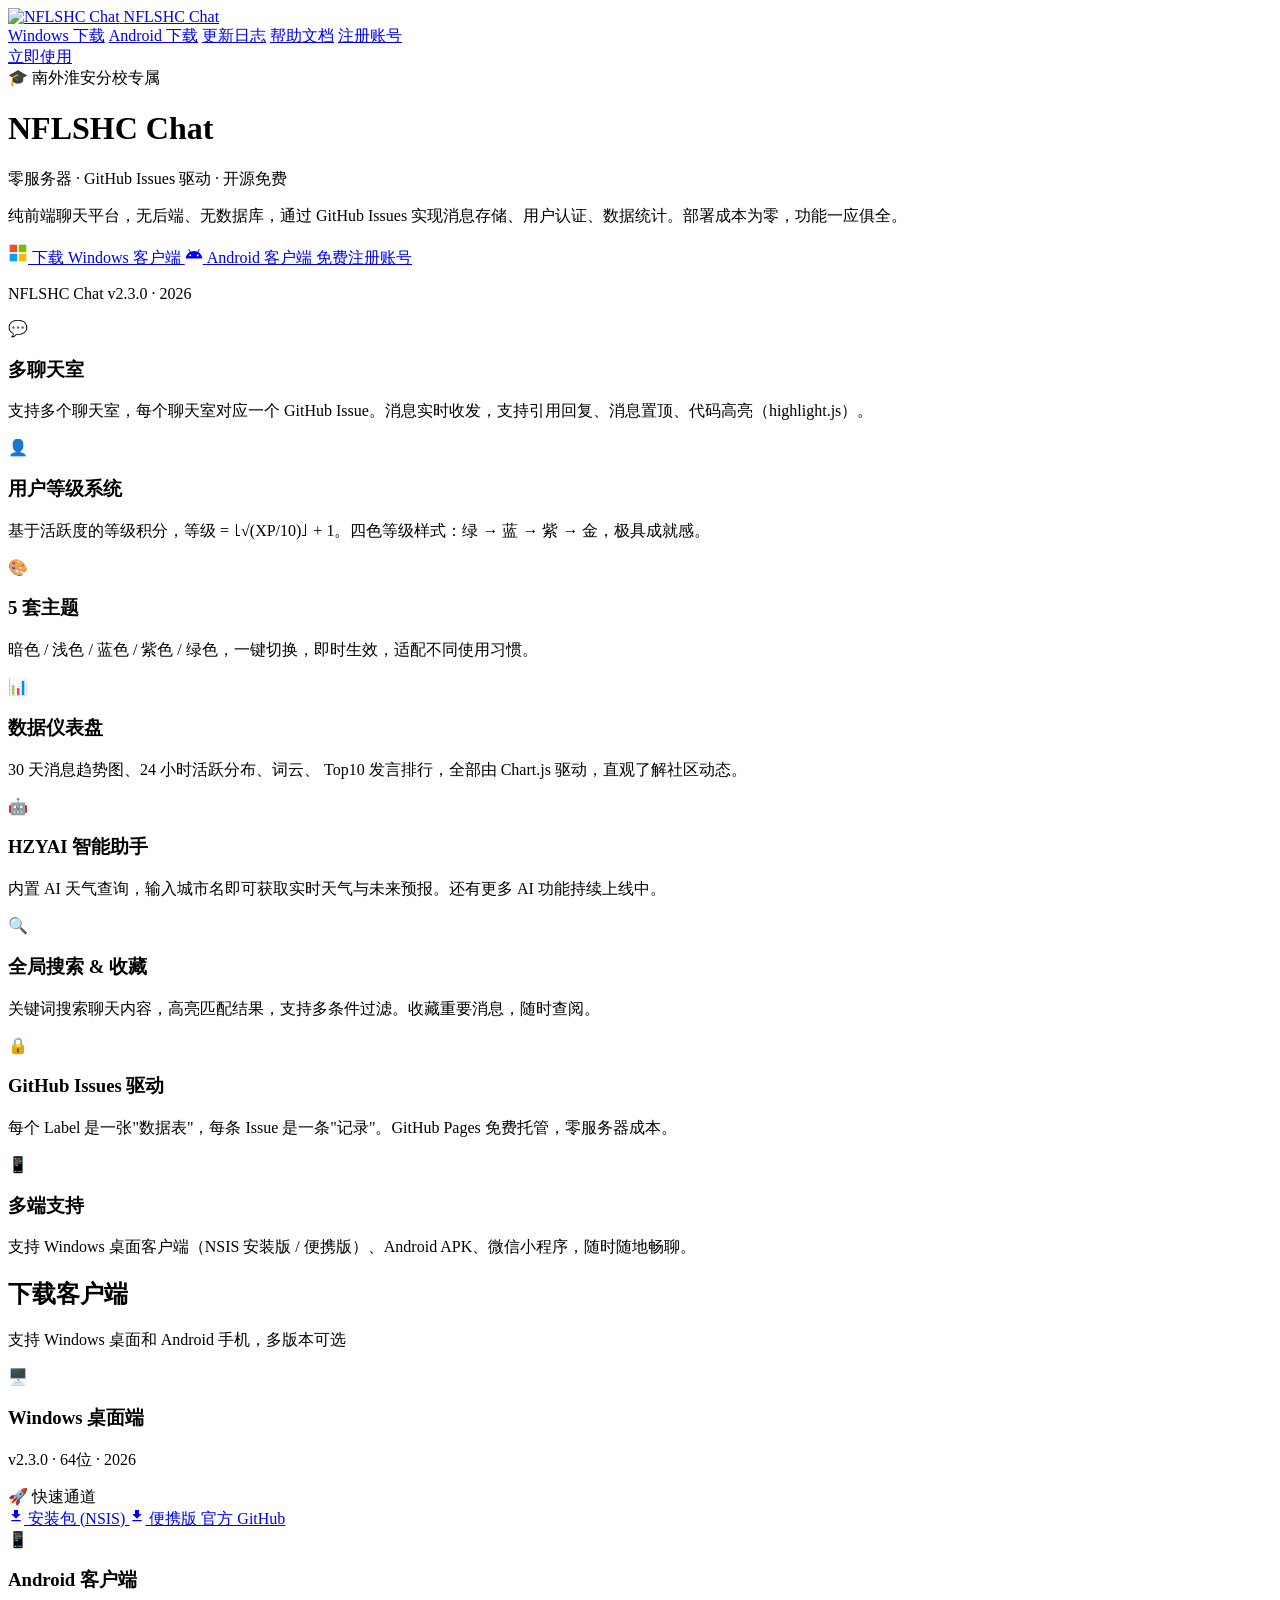
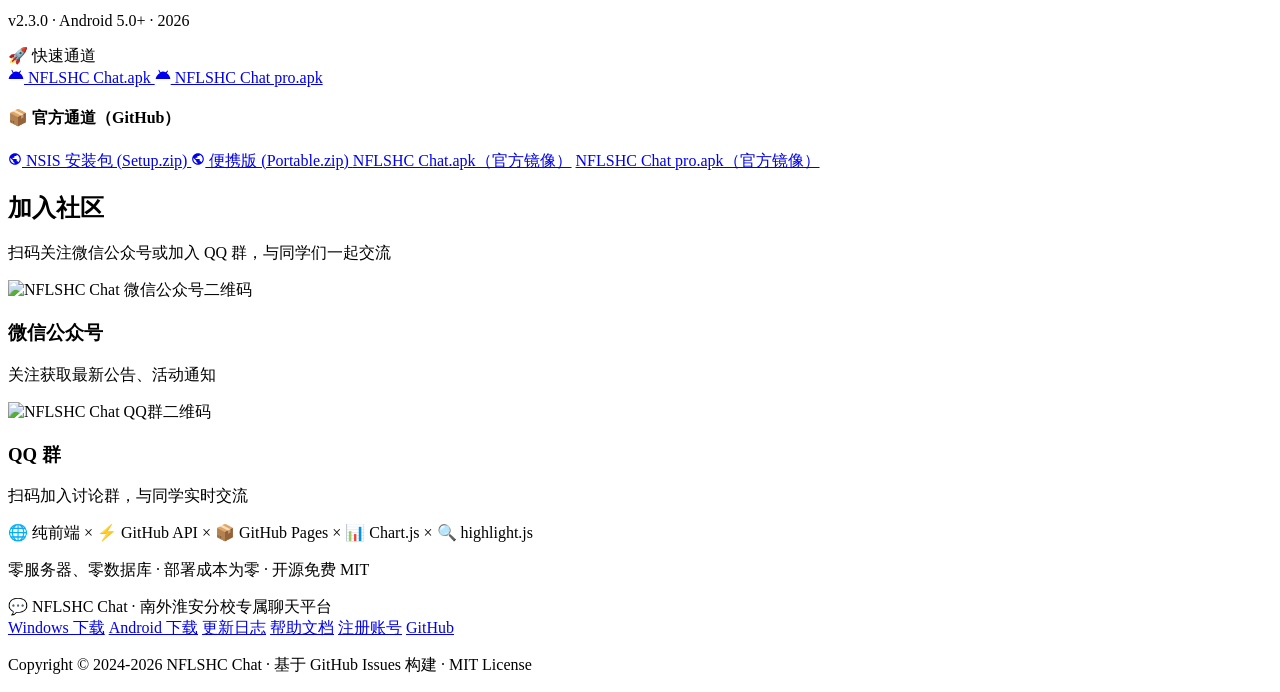
==== index.html @ 017c69bd "Upload index.html" ====
<!DOCTYPE html>
<html lang="zh-CN">
<head>
  <meta charset="UTF-8" />
  <meta name="viewport" content="width=device-width, initial-scale=1.0" />
  <title>NFLSHC Chat - 南外淮安分校专属聊天平台</title>
  <meta name="description" content="NFLSHC Chat — 南京外国语学校淮安分校学生聊天平台，纯前端 + GitHub Issues 驱动，零服务器、零数据库" />
  <link rel="icon" type="image/svg+xml" href="data:image/svg+xml,<svg xmlns='http://www.w3.org/2000/svg' viewBox='0 0 64 64'><text y='52' font-size='52'>💬</text></svg>" />
  <link rel="stylesheet" href="styles.css" />
</head>
<body>
  <!-- Aurora background -->
  <div class="aurora" aria-hidden="true">
    <span class="blob blob-1"></span>
    <span class="blob blob-2"></span>
    <span class="blob blob-3"></span>
    <span class="blob blob-4"></span>
    <span class="blob blob-5"></span>
    <span class="raster"></span>
  </div>

  <!-- Navigation -->
  <header class="navbar">
    <div class="nav-inner">
      <a class="brand" href="/" aria-label="NFLSHC Chat 首页">
        <img src="https://cdn.luogu.com.cn/upload/image_hosting/5rdb3c08.png" alt="NFLSHC Chat" class="brand-logo" />
        <span class="brand-word">NFLSHC Chat</span>
      </a>
      <nav class="menu" aria-label="主导航">
        <a href="windows.html">Windows 下载</a>
        <a href="android.html">Android 下载</a>
        <a href="log.html">更新日志</a>
        <a href="https://help.nflshcchat.cc.cd" target="_blank">帮助文档</a>
        <a href="register.html">注册账号</a>
      </nav>
      <a class="nav-cta" href="https://nflshcchat.cc.cd/chat" target="_blank">立即使用</a>
    </div>
  </header>

  <!-- Hero -->
  <main class="hero">
    <div class="hero-badge">🎓 南外淮安分校专属</div>
    <h1 class="headline">
      <span class="platform-name">NFLSHC Chat</span>
    </h1>
    <p class="tagline">零服务器 · GitHub Issues 驱动 · 开源免费</p>
    <p class="hero-desc">纯前端聊天平台，无后端、无数据库，通过 GitHub Issues 实现消息存储、用户认证、数据统计。部署成本为零，功能一应俱全。</p>
    <div class="hero-ctas">
      <a class="download-btn primary" href="windows.html">
        <svg viewBox="0 0 24 24" width="20" height="20" aria-hidden="true"><rect x="2" y="2" width="9" height="9" fill="#F25022"/><rect x="13" y="2" width="9" height="9" fill="#7FBA00"/><rect x="2" y="13" width="9" height="9" fill="#00A4EF"/><rect x="13" y="13" width="9" height="9" fill="#FFB900"/></svg>
        下载 Windows 客户端
      </a>
      <a class="download-btn secondary" href="android.html">
        <svg viewBox="0 0 24 24" width="18" height="18" aria-hidden="true"><path fill="currentColor" d="M17.6 9.48l1.84-3.18c.16-.31.04-.69-.25-.85-.29-.15-.65-.06-.83.22l-1.88 3.24c-2.86-1.21-6.08-1.21-8.94 0L5.65 5.67c-.19-.29-.51-.38-.83-.22-.28.16-.41.53-.24.85L6.4 9.48C3.3 11.25 1.28 14.44 1 18h22c-.28-3.56-2.3-6.75-5.4-8.52zM7 15.25c-.69 0-1.25-.56-1.25-1.25S6.31 12.75 7 12.75s1.25.56 1.25 1.25S7.69 15.25 7 15.25zm10 0c-.69 0-1.25-.56-1.25-1.25s.56-1.25 1.25-1.25 1.25.56 1.25 1.25-.56 1.25-1.25 1.25z"/></svg>
        Android 客户端
      </a>
      <a class="download-btn outline" href="register.html">免费注册账号</a>
    </div>
    <p class="version">NFLSHC Chat v2.3.0 · 2026</p>
  </main>

  <!-- Features -->
  <section class="features" aria-label="核心功能">
    <div class="features-grid">
      <div class="feature-card">
        <span class="feat-icon">💬</span>
        <h3>多聊天室</h3>
        <p>支持多个聊天室，每个聊天室对应一个 GitHub Issue。消息实时收发，支持引用回复、消息置顶、代码高亮（highlight.js）。</p>
      </div>
      <div class="feature-card">
        <span class="feat-icon">👤</span>
        <h3>用户等级系统</h3>
        <p>基于活跃度的等级积分，等级 = ⌊√(XP/10)⌋ + 1。四色等级样式：绿 → 蓝 → 紫 → 金，极具成就感。</p>
      </div>
      <div class="feature-card">
        <span class="feat-icon">🎨</span>
        <h3>5 套主题</h3>
        <p>暗色 / 浅色 / 蓝色 / 紫色 / 绿色，一键切换，即时生效，适配不同使用习惯。</p>
      </div>
      <div class="feature-card">
        <span class="feat-icon">📊</span>
        <h3>数据仪表盘</h3>
        <p>30 天消息趋势图、24 小时活跃分布、词云、 Top10 发言排行，全部由 Chart.js 驱动，直观了解社区动态。</p>
      </div>
      <div class="feature-card">
        <span class="feat-icon">🤖</span>
        <h3>HZYAI 智能助手</h3>
        <p>内置 AI 天气查询，输入城市名即可获取实时天气与未来预报。还有更多 AI 功能持续上线中。</p>
      </div>
      <div class="feature-card">
        <span class="feat-icon">🔍</span>
        <h3>全局搜索 &amp; 收藏</h3>
        <p>关键词搜索聊天内容，高亮匹配结果，支持多条件过滤。收藏重要消息，随时查阅。</p>
      </div>
      <div class="feature-card">
        <span class="feat-icon">🔒</span>
        <h3>GitHub Issues 驱动</h3>
        <p>每个 Label 是一张"数据表"，每条 Issue 是一条"记录"。GitHub Pages 免费托管，零服务器成本。</p>
      </div>
      <div class="feature-card">
        <span class="feat-icon">📱</span>
        <h3>多端支持</h3>
        <p>支持 Windows 桌面客户端（NSIS 安装版 / 便携版）、Android APK、微信小程序，随时随地畅聊。</p>
      </div>
    </div>
  </section>

  <!-- Downloads -->
  <section class="downloads" aria-label="下载客户端">
    <div class="section-header">
      <h2>下载客户端</h2>
      <p>支持 Windows 桌面和 Android 手机，多版本可选</p>
    </div>
    <div class="download-grid">

      <div class="dl-card dl-windows">
        <div class="dl-icon">🖥️</div>
        <div class="dl-info">
          <h3>Windows 桌面端</h3>
          <p class="dl-version">v2.3.0 · 64位 · 2026</p>
          <div class="dl-channels">
            <span class="channel-tag fast">🚀 快速通道</span>
          </div>
        </div>
        <div class="dl-actions">
          <a class="dl-btn gold" href="https://feishu.doubao.com/drive/file/GvrObo7qToNup4x9EE0c8kKlnEg" target="_blank">
            <svg viewBox="0 0 24 24" width="16" height="16"><path fill="currentColor" d="M19 9h-4V3H9v6H5l7 7 7-7zM5 18v2h14v-2H5z"/></svg>
            安装包 (NSIS)
          </a>
          <a class="dl-btn outline" href="https://feishu.doubao.com/drive/file/SgW2bMUrXopYW1xGr7IcnCtrnbe" target="_blank">
            <svg viewBox="0 0 24 24" width="16" height="16"><path fill="currentColor" d="M19 9h-4V3H9v6H5l7 7 7-7zM5 18v2h14v-2H5z"/></svg>
            便携版
          </a>
          <a class="dl-btn ghost" href="https://github.com/user-henry/nflshcchat-windows/releases/tag/v2.3.0" target="_blank">官方 GitHub</a>
        </div>
      </div>

      <div class="dl-card dl-android">
        <div class="dl-icon">📱</div>
        <div class="dl-info">
          <h3>Android 客户端</h3>
          <p class="dl-version">v2.3.0 · Android 5.0+ · 2026</p>
          <div class="dl-channels">
            <span class="channel-tag fast">🚀 快速通道</span>
          </div>
        </div>
        <div class="dl-actions">
          <a class="dl-btn gold" href="https://feishu.doubao.com/drive/file/Kwgab3vZKo5o9mx12MOcUXJ6nzg" target="_blank">
            <svg viewBox="0 0 24 24" width="16" height="16"><path fill="currentColor" d="M17.6 9.48l1.84-3.18c.16-.31.04-.69-.25-.85-.29-.15-.65-.06-.83.22L16.24 7.7C13.38 6.49 10.16 6.49 8.24 7.7L6.36 4.52C6.24 4.21 5.86 4.1 5.55 4.26c-.28.16-.41.53-.24.85L7.11 9.48C4.01 11.25 1.28 14.44 1 18h22c-.28-3.56-2.3-6.75-5.4-8.52z"/></svg>
            NFLSHC Chat.apk
          </a>
          <a class="dl-btn gold" href="https://feishu.doubao.com/drive/file/DpfibgfL9oZ7Fzx7yvgcWpzvn7b" target="_blank">
            <svg viewBox="0 0 24 24" width="16" height="16"><path fill="currentColor" d="M17.6 9.48l1.84-3.18c.16-.31.04-.69-.25-.85-.29-.15-.65-.06-.83.22L16.24 7.7C13.38 6.49 10.16 6.49 8.24 7.7L6.36 4.52C6.24 4.21 5.86 4.1 5.55 4.26c-.28.16-.41.53-.24.85L7.11 9.48C4.01 11.25 1.28 14.44 1 18h22c-.28-3.56-2.3-6.75-5.4-8.52z"/></svg>
            NFLSHC Chat pro.apk
          </a>
        </div>
      </div>

    </div>

    <div class="dl-official">
      <h4>📦 官方通道（GitHub）</h4>
      <div class="official-links">
        <a href="https://github.com/user-henry/nflshcchat-windows/releases/download/v2.3.0/NFLSHC.Chat-2.3.0-Setup.zip" target="_blank">
          <svg viewBox="0 0 24 24" width="14" height="14"><path fill="currentColor" d="M12 2C6.48 2 2 6.48 2 12s4.48 10 10 10 10-4.48 10-10S17.52 2 12 2zm-1 17.93c-3.95-.49-7-3.85-7-7.93 0-.62.08-1.21.21-1.79L9 15v1c0 1.1.9 2 2 2v1.93zm6.9-2.54c-.26-.81-1-1.39-1.9-1.39h-1v-3c0-.55-.45-1-1-1H8v-2h2c.55 0 1-.45 1-1V7h2c1.1 0 2-.9 2-2v-.41c2.93 1.19 5 4.06 5 7.41 0 2.08-.8 3.97-2.1 5.39z"/></svg>
          NSIS 安装包 (Setup.zip)
        </a>
        <a href="https://github.com/user-henry/nflshcchat-windows/releases/download/v2.3.0/NFLSHC.Chat-2.3.0-Portable.zip" target="_blank">
          <svg viewBox="0 0 24 24" width="14" height="14"><path fill="currentColor" d="M12 2C6.48 2 2 6.48 2 12s4.48 10 10 10 10-4.48 10-10S17.52 2 12 2zm-1 17.93c-3.95-.49-7-3.85-7-7.93 0-.62.08-1.21.21-1.79L9 15v1c0 1.1.9 2 2 2v1.93zm6.9-2.54c-.26-.81-1-1.39-1.9-1.39h-1v-3c0-.55-.45-1-1-1H8v-2h2c.55 0 1-.45 1-1V7h2c1.1 0 2-.9 2-2v-.41c2.93 1.19 5 4.06 5 7.41 0 2.08-.8 3.97-2.1 5.39z"/></svg>
          便携版 (Portable.zip)
        </a>
        <a href="http://user-henry.github.io/nflshcchat/NFLSHC%20Chat.apk" target="_blank">NFLSHC Chat.apk（官方镜像）</a>
        <a href="http://user-henry.github.io/nflshcchat/NFLSHC%20Chat%20pro.apk" target="_blank">NFLSHC Chat pro.apk（官方镜像）</a>
      </div>
    </div>
  </section>

  <!-- Community -->
  <section class="community" aria-label="加入社区">
    <div class="section-header">
      <h2>加入社区</h2>
      <p>扫码关注微信公众号或加入 QQ 群，与同学们一起交流</p>
    </div>
    <div class="qr-grid">
      <div class="qr-card">
        <div class="qr-img-wrap">
          <img src="https://cdn.luogu.com.cn/upload/image_hosting/o0duyzoq.png" alt="NFLSHC Chat 微信公众号二维码" loading="lazy" />
        </div>
        <h3>微信公众号</h3>
        <p>关注获取最新公告、活动通知</p>
      </div>
      <div class="qr-card">
        <div class="qr-img-wrap">
          <img src="https://cdn.luogu.com.cn/upload/image_hosting/li8od9a9.png" alt="NFLSHC Chat QQ群二维码" loading="lazy" />
        </div>
        <h3>QQ 群</h3>
        <p>扫码加入讨论群，与同学实时交流</p>
      </div>
    </div>
  </section>

  <!-- Tech Stack Banner -->
  <section class="tech-banner" aria-label="技术架构">
    <div class="tech-inner">
      <span class="tech-tag">🌐 纯前端</span>
      <span class="tech-sep">×</span>
      <span class="tech-tag">⚡ GitHub API</span>
      <span class="tech-sep">×</span>
      <span class="tech-tag">📦 GitHub Pages</span>
      <span class="tech-sep">×</span>
      <span class="tech-tag">📊 Chart.js</span>
      <span class="tech-sep">×</span>
      <span class="tech-tag">🔍 highlight.js</span>
    </div>
    <p class="tech-caption">零服务器、零数据库 · 部署成本为零 · 开源免费 MIT</p>
  </section>

  <!-- Footer -->
  <footer class="footer">
    <div class="foot-inner">
      <div class="foot-brand">
        <span class="foot-logo">💬</span>
        <span>NFLSHC Chat · 南外淮安分校专属聊天平台</span>
      </div>
      <div class="foot-links">
        <a href="windows.html">Windows 下载</a>
        <a href="android.html">Android 下载</a>
        <a href="log.html">更新日志</a>
        <a href="https://help.nflshcchat.cc.cd" target="_blank">帮助文档</a>
        <a href="register.html">注册账号</a>
        <a href="https://github.com/user-henry/nflshcchat" target="_blank">GitHub</a>
      </div>
      <p class="copyright">Copyright © 2024-2026 NFLSHC Chat · 基于 GitHub Issues 构建 · MIT License</p>
    </div>
  </footer>

  <script src="script.js"></script>
</body>
</html>
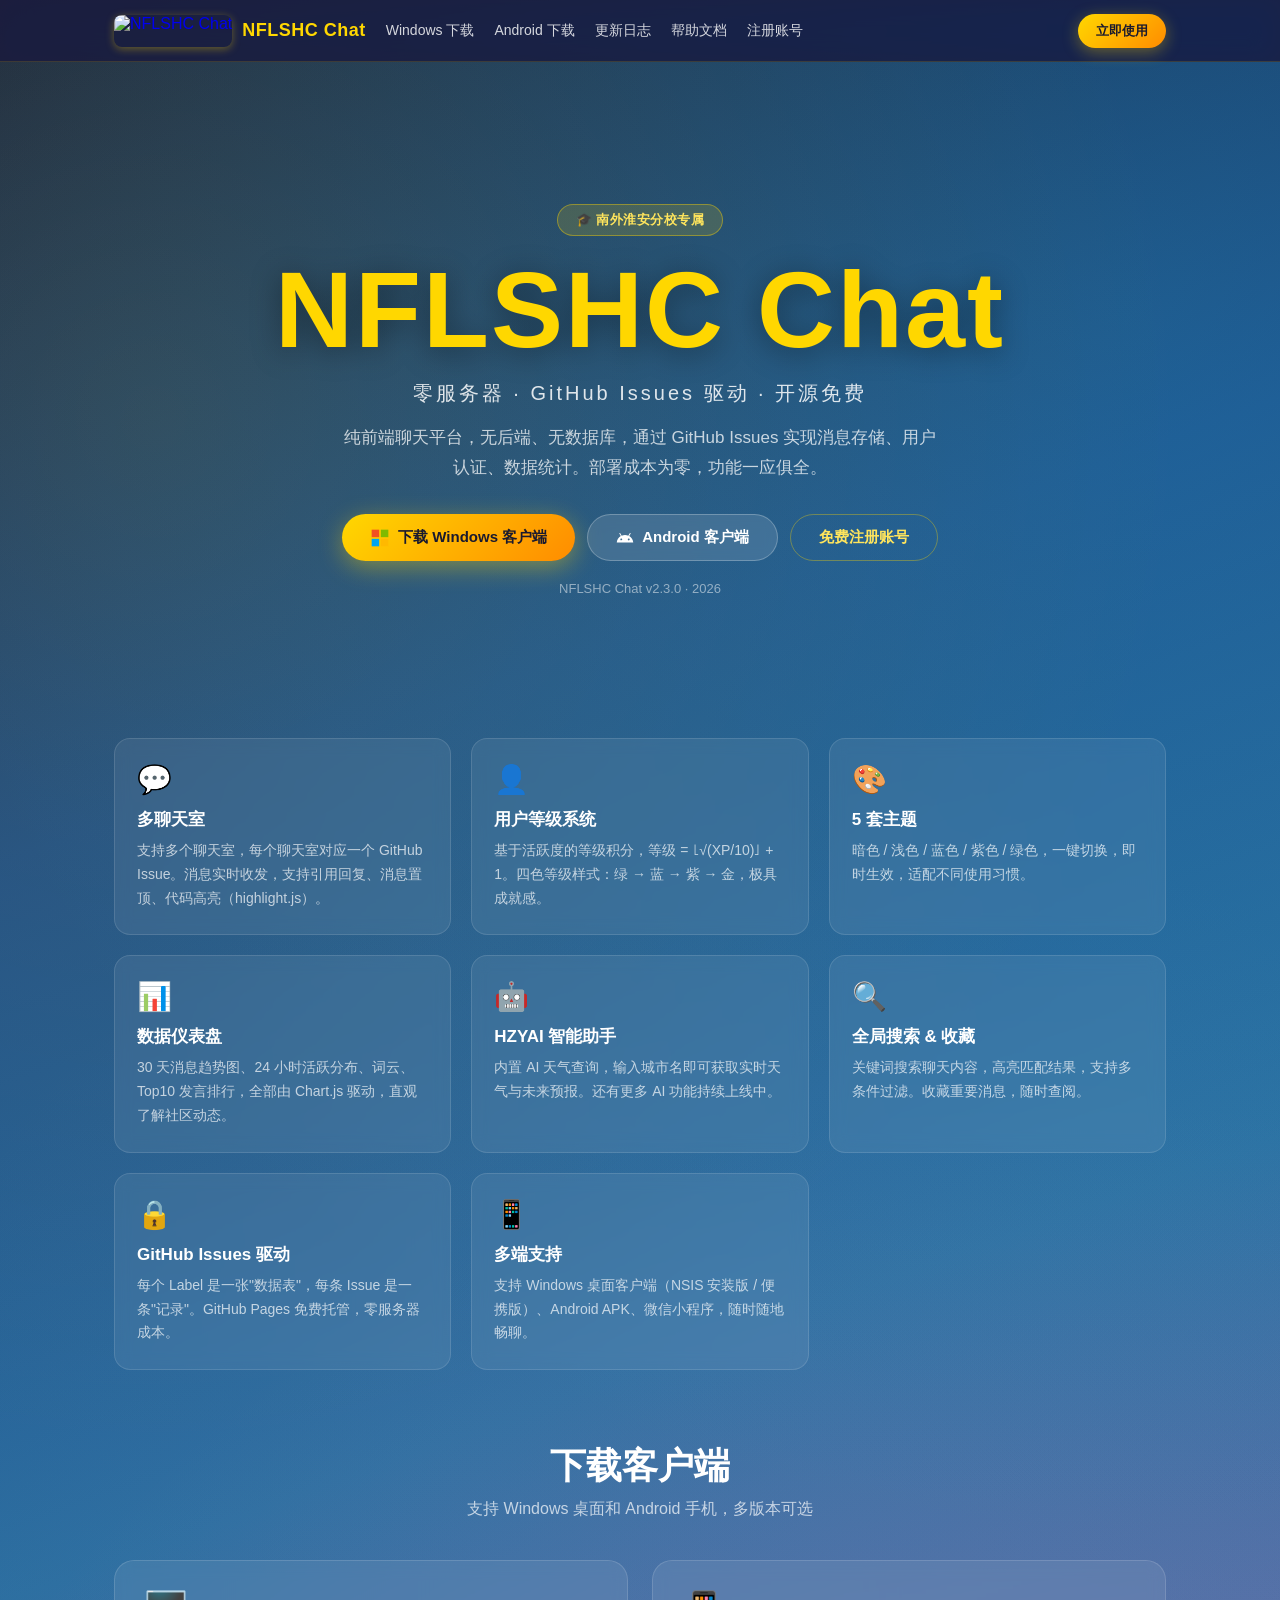
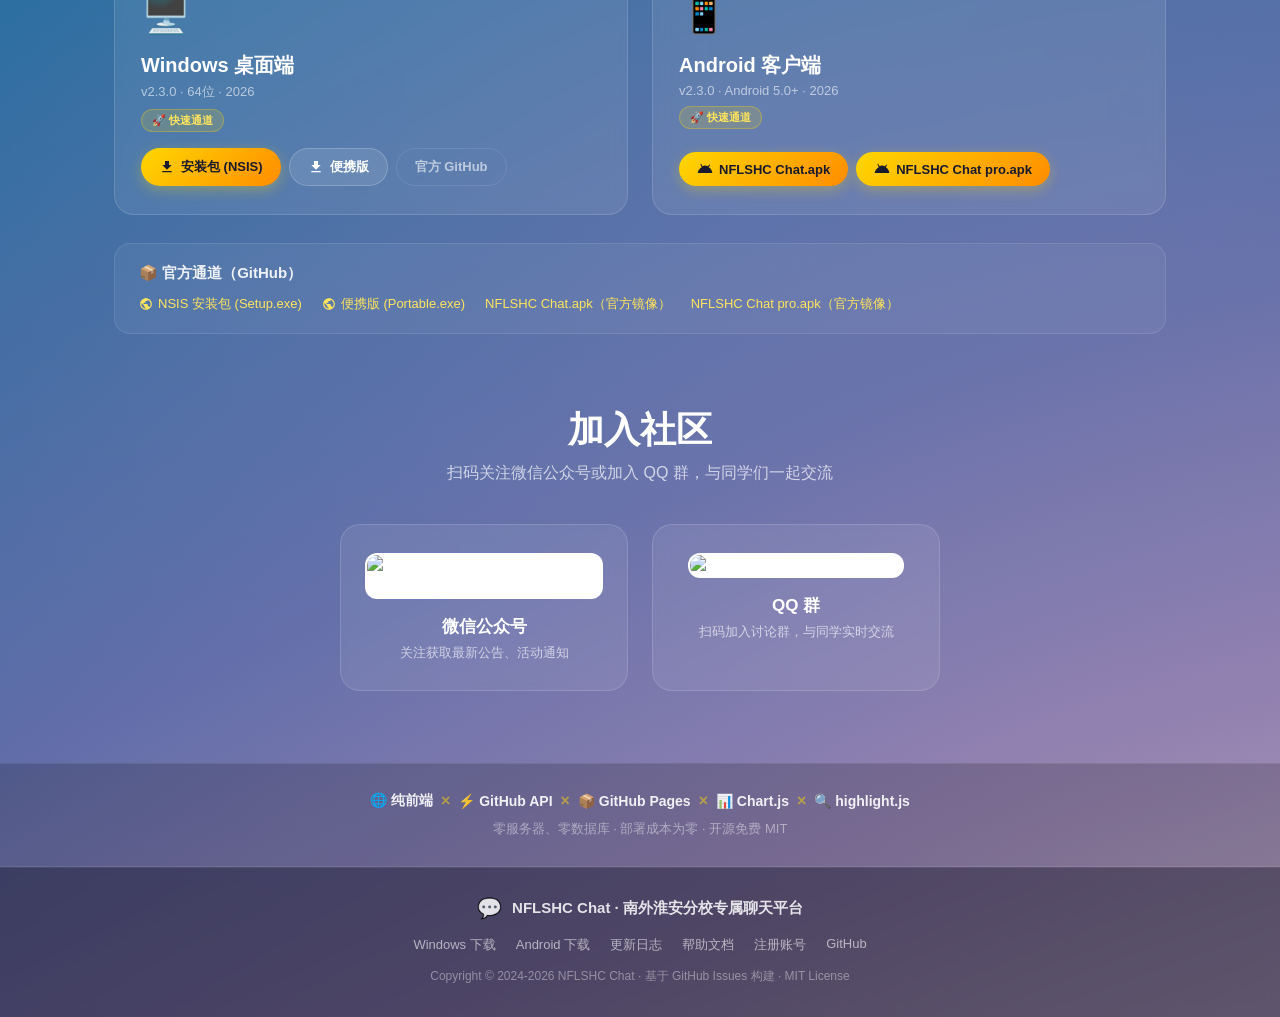
==== commit ac570602: "Update index.html (download links -> exe)" ====
--- a/index.html
+++ b/index.html
@@ -161,13 +161,13 @@
     <div class="dl-official">
       <h4>📦 官方通道（GitHub）</h4>
       <div class="official-links">
-        <a href="https://github.com/user-henry/nflshcchat-windows/releases/download/v2.3.0/NFLSHC.Chat-2.3.0-Setup.zip" target="_blank">
+        <a href="https://github.com/user-henry/nflshcchat-windows/releases/download/v2.3.0/NFLSHC.Chat-2.3.0-Setup.exe" target="_blank">
           <svg viewBox="0 0 24 24" width="14" height="14"><path fill="currentColor" d="M12 2C6.48 2 2 6.48 2 12s4.48 10 10 10 10-4.48 10-10S17.52 2 12 2zm-1 17.93c-3.95-.49-7-3.85-7-7.93 0-.62.08-1.21.21-1.79L9 15v1c0 1.1.9 2 2 2v1.93zm6.9-2.54c-.26-.81-1-1.39-1.9-1.39h-1v-3c0-.55-.45-1-1-1H8v-2h2c.55 0 1-.45 1-1V7h2c1.1 0 2-.9 2-2v-.41c2.93 1.19 5 4.06 5 7.41 0 2.08-.8 3.97-2.1 5.39z"/></svg>
-          NSIS 安装包 (Setup.zip)
+          NSIS 安装包 (Setup.exe)
         </a>
-        <a href="https://github.com/user-henry/nflshcchat-windows/releases/download/v2.3.0/NFLSHC.Chat-2.3.0-Portable.zip" target="_blank">
+        <a href="https://github.com/user-henry/nflshcchat-windows/releases/download/v2.3.0/NFLSHC.Chat-2.3.0-Portable.exe" target="_blank">
           <svg viewBox="0 0 24 24" width="14" height="14"><path fill="currentColor" d="M12 2C6.48 2 2 6.48 2 12s4.48 10 10 10 10-4.48 10-10S17.52 2 12 2zm-1 17.93c-3.95-.49-7-3.85-7-7.93 0-.62.08-1.21.21-1.79L9 15v1c0 1.1.9 2 2 2v1.93zm6.9-2.54c-.26-.81-1-1.39-1.9-1.39h-1v-3c0-.55-.45-1-1-1H8v-2h2c.55 0 1-.45 1-1V7h2c1.1 0 2-.9 2-2v-.41c2.93 1.19 5 4.06 5 7.41 0 2.08-.8 3.97-2.1 5.39z"/></svg>
-          便携版 (Portable.zip)
+          便携版 (Portable.exe)
         </a>
         <a href="http://user-henry.github.io/nflshcchat/NFLSHC%20Chat.apk" target="_blank">NFLSHC Chat.apk（官方镜像）</a>
         <a href="http://user-henry.github.io/nflshcchat/NFLSHC%20Chat%20pro.apk" target="_blank">NFLSHC Chat pro.apk（官方镜像）</a>
--- a/styles.css
+++ b/styles.css
@@ -0,0 +1,292 @@
+:root {
+  --gold: #ffd700;
+  --gold-dark: #e6b800;
+  --gold-light: #ffe55c;
+  --orange: #ff8c00;
+  --nav-h: 62px;
+  --maxw: 1100px;
+  --text: #ffffff;
+  --text-muted: rgba(255,255,255,0.75);
+  --card-bg: rgba(255,255,255,0.1);
+  --card-border: rgba(255,255,255,0.15);
+  --font: -apple-system, BlinkMacSystemFont, "Segoe UI", Roboto, "PingFang SC", "Microsoft YaHei", sans-serif;
+}
+*{ box-sizing: border-box; margin: 0; padding: 0; }
+
+html { min-height: 100%; }
+
+body{
+  font-family: var(--font);
+  color: var(--text);
+  min-height: 100vh;
+  overflow-x: hidden;
+  position: relative;
+  display: flex;
+  flex-direction: column;
+  /* 单一极光渐变背景：线性渐变 + 几处柔和径向光晕，整体固定不滚动，避免与文本框错位 */
+  background:
+    radial-gradient(circle at 12% 16%, rgba(255,215,0,0.10), transparent 42%),
+    radial-gradient(circle at 88% 12%, rgba(40,170,210,0.22), transparent 48%),
+    radial-gradient(circle at 60% 68%, rgba(126,120,187,0.18), transparent 52%),
+    radial-gradient(circle at 84% 92%, rgba(204,172,177,0.20), transparent 50%),
+    linear-gradient(160deg, #16233f 0%, #1d4e89 28%, #2a6fa0 52%, #5a6aa8 76%, #8a7ab0 90%, #b0a0c0 100%);
+}
+
+/* 各页面极光色调略有差异，但均为同一套极光主题、单一背景层 */
+body.page-windows{
+  background:
+    radial-gradient(circle at 14% 14%, rgba(40,170,210,0.22), transparent 46%),
+    radial-gradient(circle at 86% 16%, rgba(30,144,176,0.26), transparent 50%),
+    radial-gradient(circle at 55% 72%, rgba(90,140,200,0.16), transparent 52%),
+    radial-gradient(circle at 82% 90%, rgba(170,190,220,0.18), transparent 50%),
+    linear-gradient(160deg, #122a44 0%, #16456e 30%, #246a96 55%, #4a7aa8 78%, #7a8ab8 92%, #a8a0c8 100%);
+}
+body.page-android{
+  background:
+    radial-gradient(circle at 14% 16%, rgba(126,120,187,0.24), transparent 46%),
+    radial-gradient(circle at 86% 14%, rgba(138,120,200,0.22), transparent 50%),
+    radial-gradient(circle at 58% 70%, rgba(180,150,216,0.16), transparent 52%),
+    radial-gradient(circle at 82% 90%, rgba(204,172,200,0.18), transparent 50%),
+    linear-gradient(160deg, #1c1a3a 0%, #2d3a7a 30%, #4a5aa8 52%, #6a6ab0 74%, #8a7ab8 90%, #b0a0c8 100%);
+}
+body.page-log{
+  background:
+    radial-gradient(circle at 12% 16%, rgba(40,120,200,0.22), transparent 46%),
+    radial-gradient(circle at 88% 14%, rgba(90,120,200,0.20), transparent 50%),
+    radial-gradient(circle at 56% 70%, rgba(126,120,187,0.18), transparent 52%),
+    radial-gradient(circle at 84% 90%, rgba(180,170,216,0.18), transparent 50%),
+    linear-gradient(160deg, #161d38 0%, #22356a 30%, #3a5a9c 54%, #5a6aa8 76%, #8a7ab0 90%, #aaa0c8 100%);
+}
+body.page-register{
+  background:
+    radial-gradient(circle at 12% 16%, rgba(255,215,0,0.10), transparent 42%),
+    radial-gradient(circle at 88% 12%, rgba(40,170,210,0.20), transparent 48%),
+    radial-gradient(circle at 60% 68%, rgba(126,120,187,0.16), transparent 52%),
+    radial-gradient(circle at 84% 92%, rgba(204,172,177,0.18), transparent 50%),
+    linear-gradient(160deg, #16223f 0%, #1d4e89 30%, #2a6fa0 54%, #5a6aa8 78%, #8a7ab0 92%, #b0a0c0 100%);
+}
+
+/* ===== Aurora animated background ===== */
+/* 第二层浮动光斑已废弃：背景统一烘焙进 body，避免与文本框错位 */
+.aurora{ display: none; }
+.blob{
+  position: absolute; border-radius: 50%;
+  filter: blur(80px); opacity: .45;
+  mix-blend-mode: screen;
+  animation: drift 20s ease-in-out infinite alternate;
+}
+.blob-1{ width: 50vw; height: 50vw; left: -10vw; top: -8vw;
+  background: radial-gradient(circle, rgba(255,215,0,0.7) 0%, rgba(255,140,0,0) 70%); animation-delay: 0s; }
+.blob-2{ width: 42vw; height: 42vw; right: -8vw; top: 2vw;
+  background: radial-gradient(circle, rgba(30,144,176,0.6) 0%, rgba(30,144,176,0) 70%); animation-delay: -5s; }
+.blob-3{ width: 46vw; height: 46vw; left: 20vw; top: 18vw;
+  background: radial-gradient(circle, rgba(85,136,204,0.55) 0%, rgba(85,136,204,0) 70%); animation-delay: -10s; }
+.blob-4{ width: 40vw; height: 40vw; right: 10vw; bottom: -4vw;
+  background: radial-gradient(circle, rgba(126,120,187,0.55) 0%, rgba(126,120,187,0) 70%); animation-delay: -15s; }
+.blob-5{ width: 44vw; height: 44vw; left: -6vw; bottom: 4vw;
+  background: radial-gradient(circle, rgba(204,172,177,0.55) 0%, rgba(204,172,177,0) 70%); animation-delay: -20s; }
+.raster{
+  position: absolute; inset: 0;
+  background: repeating-linear-gradient(90deg,
+    rgba(255,255,255,0.04) 0px, rgba(255,255,255,0.04) 1px,
+    rgba(0,0,0,0.03) 2px, rgba(0,0,0,0.03) 3px);
+  opacity: .7;
+}
+@keyframes drift{
+  from{ transform: translate3d(0,0,0) scale(1); }
+  to{ transform: translate3d(3vw,2vw,0) scale(1.1); }
+}
+
+/* ===== Navbar ===== */
+.navbar{
+  position: fixed; top: 0; left: 0; right: 0; height: var(--nav-h);
+  z-index: 20; display: flex; align-items: center;
+  background: rgba(26,26,62,0.82);
+  backdrop-filter: saturate(160%) blur(14px);
+  border-bottom: 1px solid rgba(255,215,0,0.15);
+}
+.nav-inner{
+  width: 100%; max-width: var(--maxw); margin: 0 auto;
+  padding: 0 24px; display: flex; align-items: center; gap: 20px;
+}
+.brand{ display: flex; align-items: center; gap: 10px; text-decoration: none; flex-shrink: 0; }
+.brand svg{ filter: drop-shadow(0 2px 8px rgba(255,215,0,0.4)); }
+.brand-logo{ height: 32px; width: auto; border-radius: 8px; box-shadow: 0 2px 8px rgba(255,215,0,0.35); }
+.brand-word{ font-size: 18px; font-weight: 800; color: var(--gold); letter-spacing: 0.5px; }
+
+.menu{ display: flex; align-items: center; gap: 20px; flex: 1; }
+.menu a{
+  font-size: 14px; font-weight: 500; color: rgba(255,255,255,0.82); text-decoration: none;
+  transition: color .2s; white-space: nowrap;
+}
+.menu a:hover{ color: var(--gold); }
+
+.nav-cta{
+  font-size: 13px; font-weight: 700; color: #1a1a2e; text-decoration: none;
+  background: linear-gradient(135deg, var(--gold) 0%, var(--orange) 100%);
+  padding: 8px 18px; border-radius: 999px;
+  box-shadow: 0 4px 16px rgba(255,215,0,0.35);
+  transition: transform .15s, box-shadow .2s; white-space: nowrap;
+}
+.nav-cta:hover{ transform: translateY(-1px); box-shadow: 0 6px 20px rgba(255,215,0,0.55); }
+
+/* ===== Hero ===== */
+.hero{
+  position: relative; z-index: 10; flex: 1;
+  display: flex; flex-direction: column; align-items: center; justify-content: center;
+  text-align: center; padding: calc(var(--nav-h) + 6vh) 24px 6vh;
+  min-height: 82vh;
+}
+.hero-badge{
+  display: inline-block;
+  background: rgba(255,215,0,0.15); border: 1px solid rgba(255,215,0,0.4);
+  color: var(--gold-light); font-size: 13px; font-weight: 600;
+  padding: 6px 18px; border-radius: 999px; margin-bottom: 20px;
+  letter-spacing: 0.5px;
+}
+.headline{
+  display: flex; flex-direction: column; align-items: center; gap: 4px;
+  font-weight: 800; line-height: 1.0; margin-bottom: 16px;
+  text-shadow: 0 4px 30px rgba(0,0,0,0.4);
+}
+.platform-name{ font-size: clamp(52px, 9vw, 108px); letter-spacing: 2px; color: var(--gold); }
+.tagline{ font-size: clamp(14px, 2vw, 20px); font-weight: 500; letter-spacing: 3px; margin-bottom: 16px; color: rgba(255,255,255,0.85); }
+.hero-desc{ font-size: clamp(14px, 1.5vw, 17px); max-width: 600px; color: rgba(255,255,255,0.75); line-height: 1.75; margin-bottom: 32px; }
+.hero-ctas{ display: flex; flex-wrap: wrap; gap: 12px; justify-content: center; margin-bottom: 20px; }
+.download-btn{
+  display: inline-flex; align-items: center; gap: 8px;
+  text-decoration: none; border-radius: 999px;
+  font-size: 15px; font-weight: 600; padding: 13px 28px;
+  transition: transform .15s, box-shadow .2s;
+}
+.download-btn.primary{
+  background: linear-gradient(135deg, var(--gold) 0%, var(--orange) 100%);
+  color: #1a1a2e; box-shadow: 0 6px 24px rgba(255,215,0,0.4);
+}
+.download-btn.primary:hover{ transform: translateY(-2px); box-shadow: 0 10px 32px rgba(255,215,0,0.6); }
+.download-btn.secondary{
+  background: rgba(255,255,255,0.12); color: #fff;
+  border: 1px solid rgba(255,255,255,0.25);
+  backdrop-filter: blur(6px);
+}
+.download-btn.secondary:hover{ background: rgba(255,255,255,0.2); transform: translateY(-2px); }
+.download-btn.outline{
+  background: transparent; color: var(--gold-light);
+  border: 1px solid rgba(255,215,0,0.35);
+}
+.download-btn.outline:hover{ background: rgba(255,215,0,0.08); transform: translateY(-2px); }
+.version{ font-size: 13px; color: rgba(255,255,255,0.5); }
+
+/* ===== Features ===== */
+.features{
+  position: relative; z-index: 10;
+  padding: 0 24px 72px; max-width: var(--maxw); margin: 0 auto; width: 100%;
+}
+.section-header{ text-align: center; margin-bottom: 40px; }
+.section-header h2{ font-size: clamp(24px, 3vw, 36px); font-weight: 700; margin-bottom: 8px; }
+.section-header p{ font-size: 16px; color: rgba(255,255,255,0.7); }
+.features-grid{ display: grid; grid-template-columns: repeat(auto-fill, minmax(260px, 1fr)); gap: 20px; }
+.feature-card{
+  background: rgba(255,255,255,0.07); border: 1px solid rgba(255,255,255,0.12);
+  border-radius: 16px; padding: 24px 22px;
+  backdrop-filter: blur(8px);
+  transition: transform .2s, background .2s, border-color .2s;
+}
+.feature-card:hover{ transform: translateY(-4px); background: rgba(255,255,255,0.11); border-color: rgba(255,215,0,0.3); }
+.feat-icon{ font-size: 28px; display: block; margin-bottom: 12px; }
+.feature-card h3{ font-size: 17px; font-weight: 700; margin-bottom: 8px; }
+.feature-card p{ font-size: 14px; color: rgba(255,255,255,0.7); line-height: 1.7; }
+
+/* ===== Downloads ===== */
+.downloads{
+  position: relative; z-index: 10;
+  padding: 0 24px 72px; max-width: var(--maxw); margin: 0 auto; width: 100%;
+}
+.download-grid{ display: grid; grid-template-columns: 1fr 1fr; gap: 24px; margin-bottom: 28px; }
+.dl-card{
+  background: rgba(255,255,255,0.08); border: 1px solid rgba(255,255,255,0.14);
+  border-radius: 20px; padding: 28px 26px;
+  backdrop-filter: blur(8px);
+  transition: transform .2s, border-color .2s;
+  display: flex; flex-direction: column; gap: 16px;
+}
+.dl-card:hover{ transform: translateY(-3px); border-color: rgba(255,215,0,0.35); }
+.dl-icon{ font-size: 40px; }
+.dl-info h3{ font-size: 20px; font-weight: 700; margin-bottom: 4px; }
+.dl-version{ font-size: 13px; color: rgba(255,255,255,0.6); margin-bottom: 8px; }
+.dl-channels{ display: flex; gap: 8px; flex-wrap: wrap; }
+.channel-tag{
+  font-size: 11px; font-weight: 600; padding: 3px 10px; border-radius: 999px;
+}
+.channel-tag.fast{ background: rgba(255,215,0,0.15); color: var(--gold-light); border: 1px solid rgba(255,215,0,0.3); }
+.dl-actions{ display: flex; flex-wrap: wrap; gap: 8px; margin-top: auto; }
+.dl-btn{
+  display: inline-flex; align-items: center; gap: 6px;
+  font-size: 13px; font-weight: 600; padding: 9px 18px; border-radius: 999px;
+  text-decoration: none; transition: transform .15s, box-shadow .2s;
+}
+.dl-btn.gold{ background: linear-gradient(135deg, var(--gold) 0%, var(--orange) 100%); color: #1a1a2e; box-shadow: 0 4px 14px rgba(255,215,0,0.3); }
+.dl-btn.gold:hover{ transform: translateY(-1px); box-shadow: 0 6px 20px rgba(255,215,0,0.5); }
+.dl-btn.outline{ background: rgba(255,255,255,0.1); color: #fff; border: 1px solid rgba(255,255,255,0.2); }
+.dl-btn.outline:hover{ background: rgba(255,255,255,0.16); }
+.dl-btn.ghost{ background: transparent; color: rgba(255,255,255,0.6); border: 1px solid rgba(255,255,255,0.1); }
+.dl-btn.ghost:hover{ color: rgba(255,255,255,0.9); border-color: rgba(255,255,255,0.25); }
+
+.dl-official{
+  background: rgba(255,255,255,0.05); border: 1px solid rgba(255,255,255,0.1);
+  border-radius: 16px; padding: 20px 24px;
+}
+.dl-official h4{ font-size: 15px; font-weight: 700; margin-bottom: 12px; color: rgba(255,255,255,0.9); }
+.official-links{ display: flex; flex-wrap: wrap; gap: 8px 20px; }
+.official-links a{
+  font-size: 13px; color: var(--gold-light); text-decoration: none;
+  display: flex; align-items: center; gap: 5px;
+}
+.official-links a:hover{ text-decoration: underline; }
+
+/* ===== Community ===== */
+.community{ position: relative; z-index: 10; padding: 0 24px 72px; max-width: var(--maxw); margin: 0 auto; width: 100%; }
+.qr-grid{ display: grid; grid-template-columns: 1fr 1fr; gap: 24px; max-width: 600px; margin: 0 auto; }
+.qr-card{
+  background: rgba(255,255,255,0.08); border: 1px solid rgba(255,255,255,0.14);
+  border-radius: 20px; padding: 28px 24px; text-align: center;
+  backdrop-filter: blur(8px); transition: transform .2s, border-color .2s;
+}
+.qr-card:hover{ transform: translateY(-3px); border-color: rgba(255,215,0,0.3); }
+.qr-img-wrap{ margin-bottom: 16px; }
+.qr-img-wrap img{ width: 140px; height: 140px; border-radius: 12px; border: 2px solid rgba(255,255,255,0.15); object-fit: cover; background: #fff; }
+.qr-card h3{ font-size: 17px; font-weight: 700; margin-bottom: 6px; }
+.qr-card p{ font-size: 13px; color: rgba(255,255,255,0.65); }
+
+/* ===== Tech Banner ===== */
+.tech-banner{
+  position: relative; z-index: 10;
+  background: rgba(0,0,0,0.18); border-top: 1px solid rgba(255,255,255,0.08);
+  border-bottom: 1px solid rgba(255,255,255,0.08);
+  padding: 28px 24px; text-align: center;
+}
+.tech-inner{ display: flex; flex-wrap: wrap; justify-content: center; align-items: center; gap: 8px; margin-bottom: 10px; }
+.tech-tag{ font-size: 14px; font-weight: 600; color: rgba(255,255,255,0.9); }
+.tech-sep{ color: rgba(255,215,0,0.5); font-size: 16px; font-weight: 700; }
+.tech-caption{ font-size: 13px; color: rgba(255,255,255,0.45); }
+
+/* ===== Footer ===== */
+.footer{ position: relative; z-index: 10; padding: 28px 24px 32px; background: rgba(10,10,26,0.5); backdrop-filter: blur(6px); border-top: 1px solid rgba(255,255,255,0.08); }
+.foot-inner{ max-width: var(--maxw); margin: 0 auto; text-align: center; }
+.foot-brand{ display: flex; align-items: center; justify-content: center; gap: 10px; font-size: 15px; font-weight: 600; margin-bottom: 16px; color: rgba(255,255,255,0.85); }
+.foot-logo{ font-size: 20px; }
+.foot-links{ display: flex; flex-wrap: wrap; justify-content: center; gap: 6px 20px; margin-bottom: 14px; }
+.foot-links a{ font-size: 13px; color: rgba(255,255,255,0.6); text-decoration: none; }
+.foot-links a:hover{ color: var(--gold-light); }
+.copyright{ font-size: 12px; color: rgba(255,255,255,0.4); }
+
+/* ===== Responsive ===== */
+@media (max-width: 768px){
+  .menu{ gap: 12px; overflow-x: auto; flex: 1; }
+  .menu a{ font-size: 13px; }
+  .nav-cta{ display: none; }
+  .download-grid, .qr-grid{ grid-template-columns: 1fr; }
+  .hero-ctas{ flex-direction: column; align-items: center; }
+  .dl-actions{ flex-direction: column; }
+  .dl-btn{ justify-content: center; }
+}
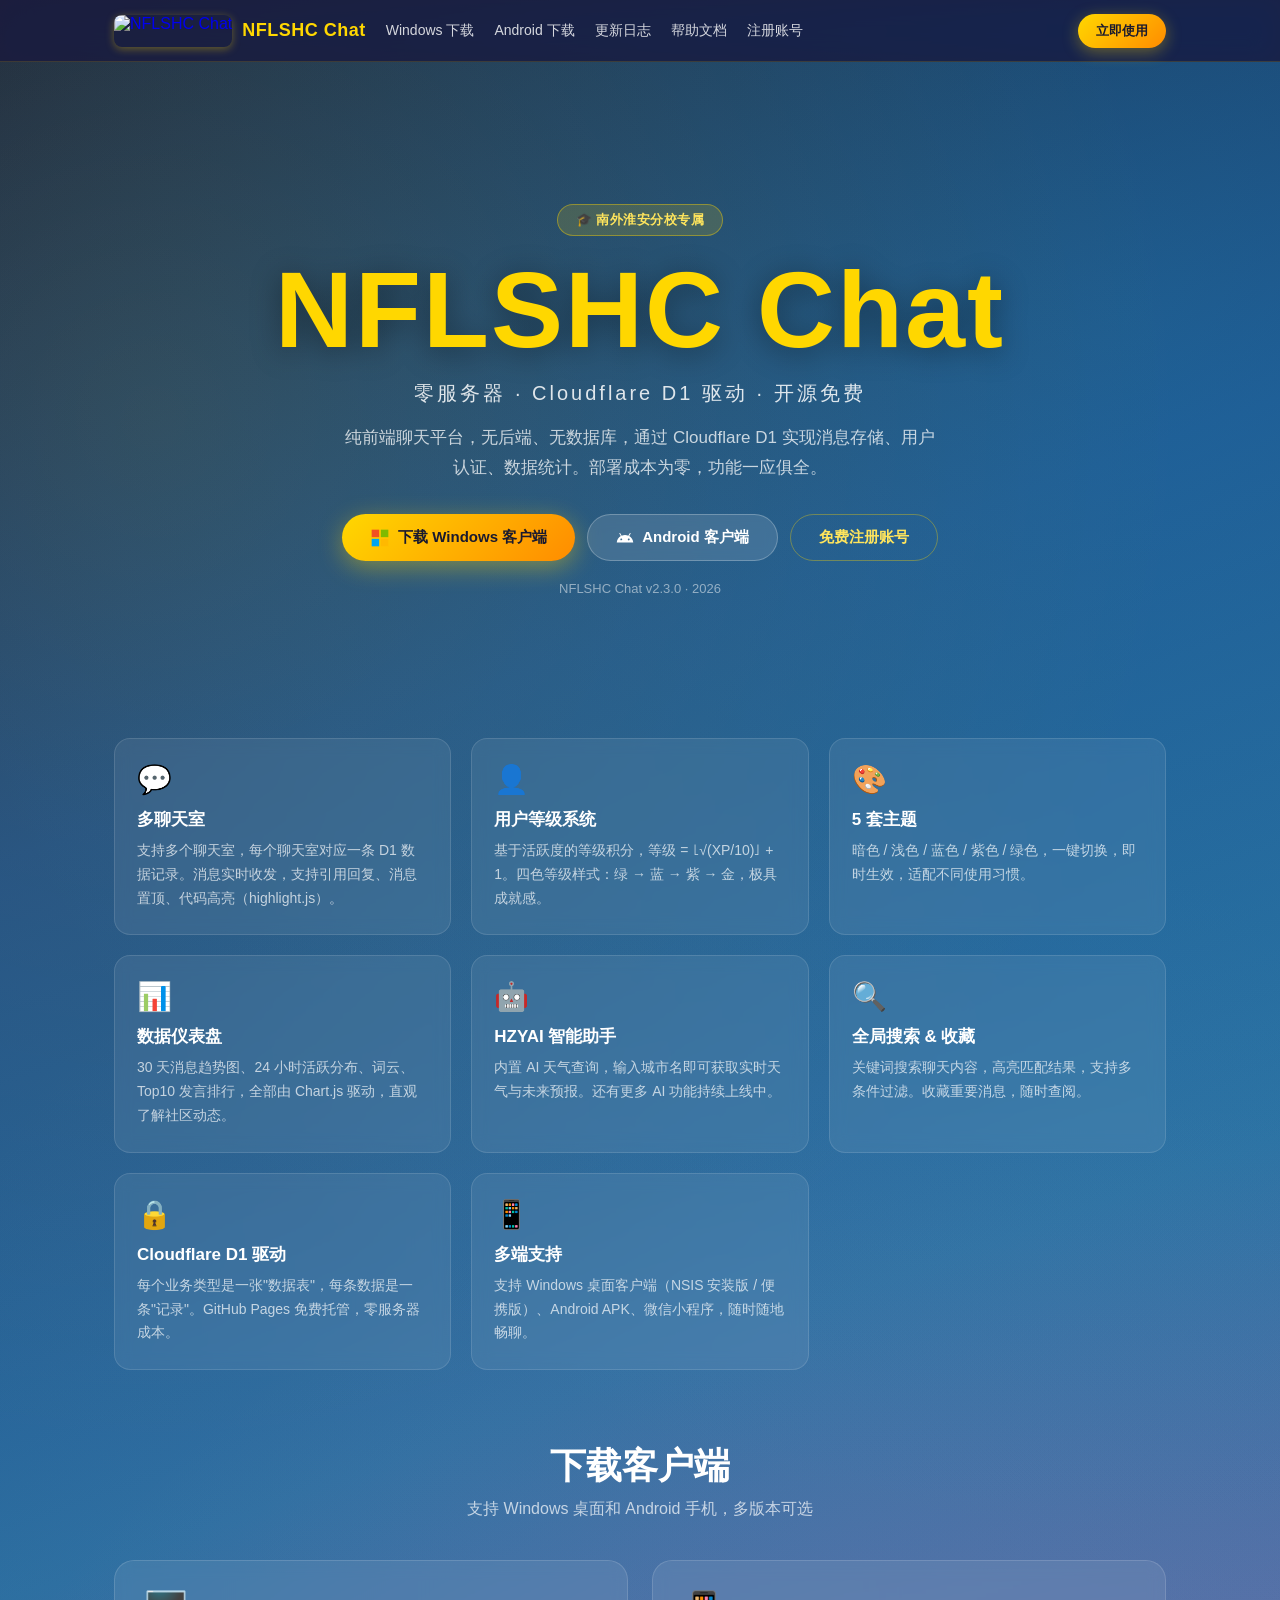
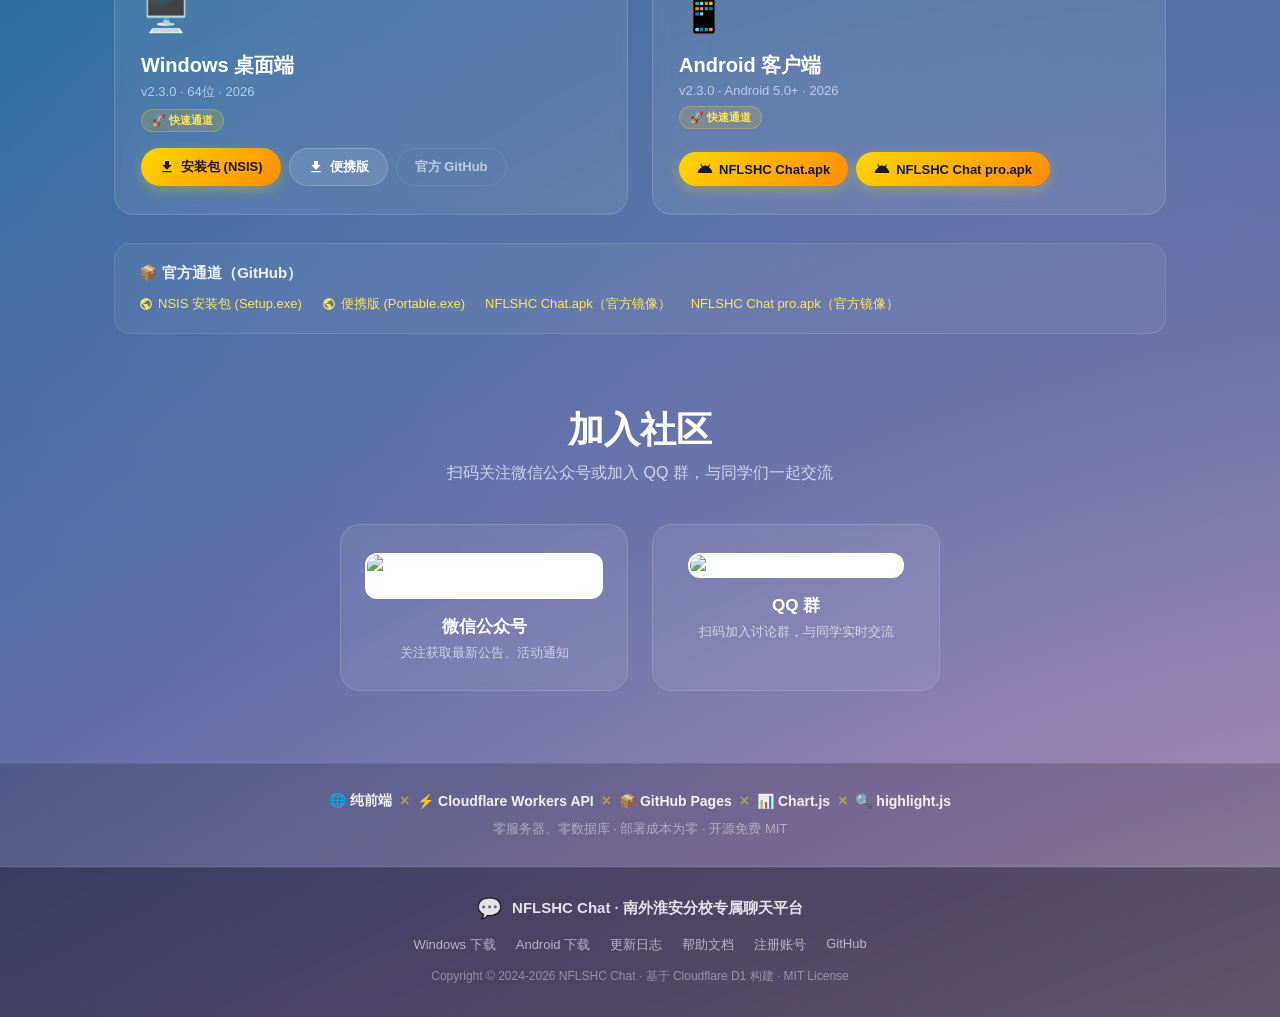
==== commit 04a0b621: "docs: ?? GitHub Issues ???? -> Cloudflare D1" ====
--- a/index.html
+++ b/index.html
@@ -1,10 +1,10 @@
-<!DOCTYPE html>
+﻿<!DOCTYPE html>
 <html lang="zh-CN">
 <head>
   <meta charset="UTF-8" />
   <meta name="viewport" content="width=device-width, initial-scale=1.0" />
   <title>NFLSHC Chat - 南外淮安分校专属聊天平台</title>
-  <meta name="description" content="NFLSHC Chat — 南京外国语学校淮安分校学生聊天平台，纯前端 + GitHub Issues 驱动，零服务器、零数据库" />
+  <meta name="description" content="NFLSHC Chat — 南京外国语学校淮安分校学生聊天平台，纯前端 + Cloudflare D1 驱动，零服务器、零数据库" />
   <link rel="icon" type="image/svg+xml" href="data:image/svg+xml,<svg xmlns='http://www.w3.org/2000/svg' viewBox='0 0 64 64'><text y='52' font-size='52'>💬</text></svg>" />
   <link rel="stylesheet" href="styles.css" />
 </head>
@@ -43,8 +43,8 @@
     <h1 class="headline">
       <span class="platform-name">NFLSHC Chat</span>
     </h1>
-    <p class="tagline">零服务器 · GitHub Issues 驱动 · 开源免费</p>
-    <p class="hero-desc">纯前端聊天平台，无后端、无数据库，通过 GitHub Issues 实现消息存储、用户认证、数据统计。部署成本为零，功能一应俱全。</p>
+    <p class="tagline">零服务器 · Cloudflare D1 驱动 · 开源免费</p>
+    <p class="hero-desc">纯前端聊天平台，无后端、无数据库，通过 Cloudflare D1 实现消息存储、用户认证、数据统计。部署成本为零，功能一应俱全。</p>
     <div class="hero-ctas">
       <a class="download-btn primary" href="windows.html">
         <svg viewBox="0 0 24 24" width="20" height="20" aria-hidden="true"><rect x="2" y="2" width="9" height="9" fill="#F25022"/><rect x="13" y="2" width="9" height="9" fill="#7FBA00"/><rect x="2" y="13" width="9" height="9" fill="#00A4EF"/><rect x="13" y="13" width="9" height="9" fill="#FFB900"/></svg>
@@ -65,7 +65,7 @@
       <div class="feature-card">
         <span class="feat-icon">💬</span>
         <h3>多聊天室</h3>
-        <p>支持多个聊天室，每个聊天室对应一个 GitHub Issue。消息实时收发，支持引用回复、消息置顶、代码高亮（highlight.js）。</p>
+        <p>支持多个聊天室，每个聊天室对应一条 D1 数据记录。消息实时收发，支持引用回复、消息置顶、代码高亮（highlight.js）。</p>
       </div>
       <div class="feature-card">
         <span class="feat-icon">👤</span>
@@ -94,8 +94,8 @@
       </div>
       <div class="feature-card">
         <span class="feat-icon">🔒</span>
-        <h3>GitHub Issues 驱动</h3>
-        <p>每个 Label 是一张"数据表"，每条 Issue 是一条"记录"。GitHub Pages 免费托管，零服务器成本。</p>
+        <h3>Cloudflare D1 驱动</h3>
+        <p>每个业务类型是一张"数据表"，每条数据是一条"记录"。GitHub Pages 免费托管，零服务器成本。</p>
       </div>
       <div class="feature-card">
         <span class="feat-icon">📱</span>
@@ -123,11 +123,11 @@
           </div>
         </div>
         <div class="dl-actions">
-          <a class="dl-btn gold" href="https://feishu.doubao.com/drive/file/GvrObo7qToNup4x9EE0c8kKlnEg" target="_blank">
+          <a class="dl-btn gold" href="https://feishu.doubao.com/drive/file/QZMpbZ6PVoZUr1xkyPrcOxY1nkc" target="_blank">
             <svg viewBox="0 0 24 24" width="16" height="16"><path fill="currentColor" d="M19 9h-4V3H9v6H5l7 7 7-7zM5 18v2h14v-2H5z"/></svg>
             安装包 (NSIS)
           </a>
-          <a class="dl-btn outline" href="https://feishu.doubao.com/drive/file/SgW2bMUrXopYW1xGr7IcnCtrnbe" target="_blank">
+          <a class="dl-btn outline" href="https://feishu.doubao.com/drive/file/MGg8bJBdwoOH1YxjBStcY2UDnGf" target="_blank">
             <svg viewBox="0 0 24 24" width="16" height="16"><path fill="currentColor" d="M19 9h-4V3H9v6H5l7 7 7-7zM5 18v2h14v-2H5z"/></svg>
             便携版
           </a>
@@ -204,7 +204,7 @@
     <div class="tech-inner">
       <span class="tech-tag">🌐 纯前端</span>
       <span class="tech-sep">×</span>
-      <span class="tech-tag">⚡ GitHub API</span>
+      <span class="tech-tag">⚡ Cloudflare Workers API</span>
       <span class="tech-sep">×</span>
       <span class="tech-tag">📦 GitHub Pages</span>
       <span class="tech-sep">×</span>
@@ -230,10 +230,11 @@
         <a href="register.html">注册账号</a>
         <a href="https://github.com/user-henry/nflshcchat" target="_blank">GitHub</a>
       </div>
-      <p class="copyright">Copyright © 2024-2026 NFLSHC Chat · 基于 GitHub Issues 构建 · MIT License</p>
+      <p class="copyright">Copyright © 2024-2026 NFLSHC Chat · 基于 Cloudflare D1 构建 · MIT License</p>
     </div>
   </footer>
 
   <script src="script.js"></script>
 </body>
 </html>
+
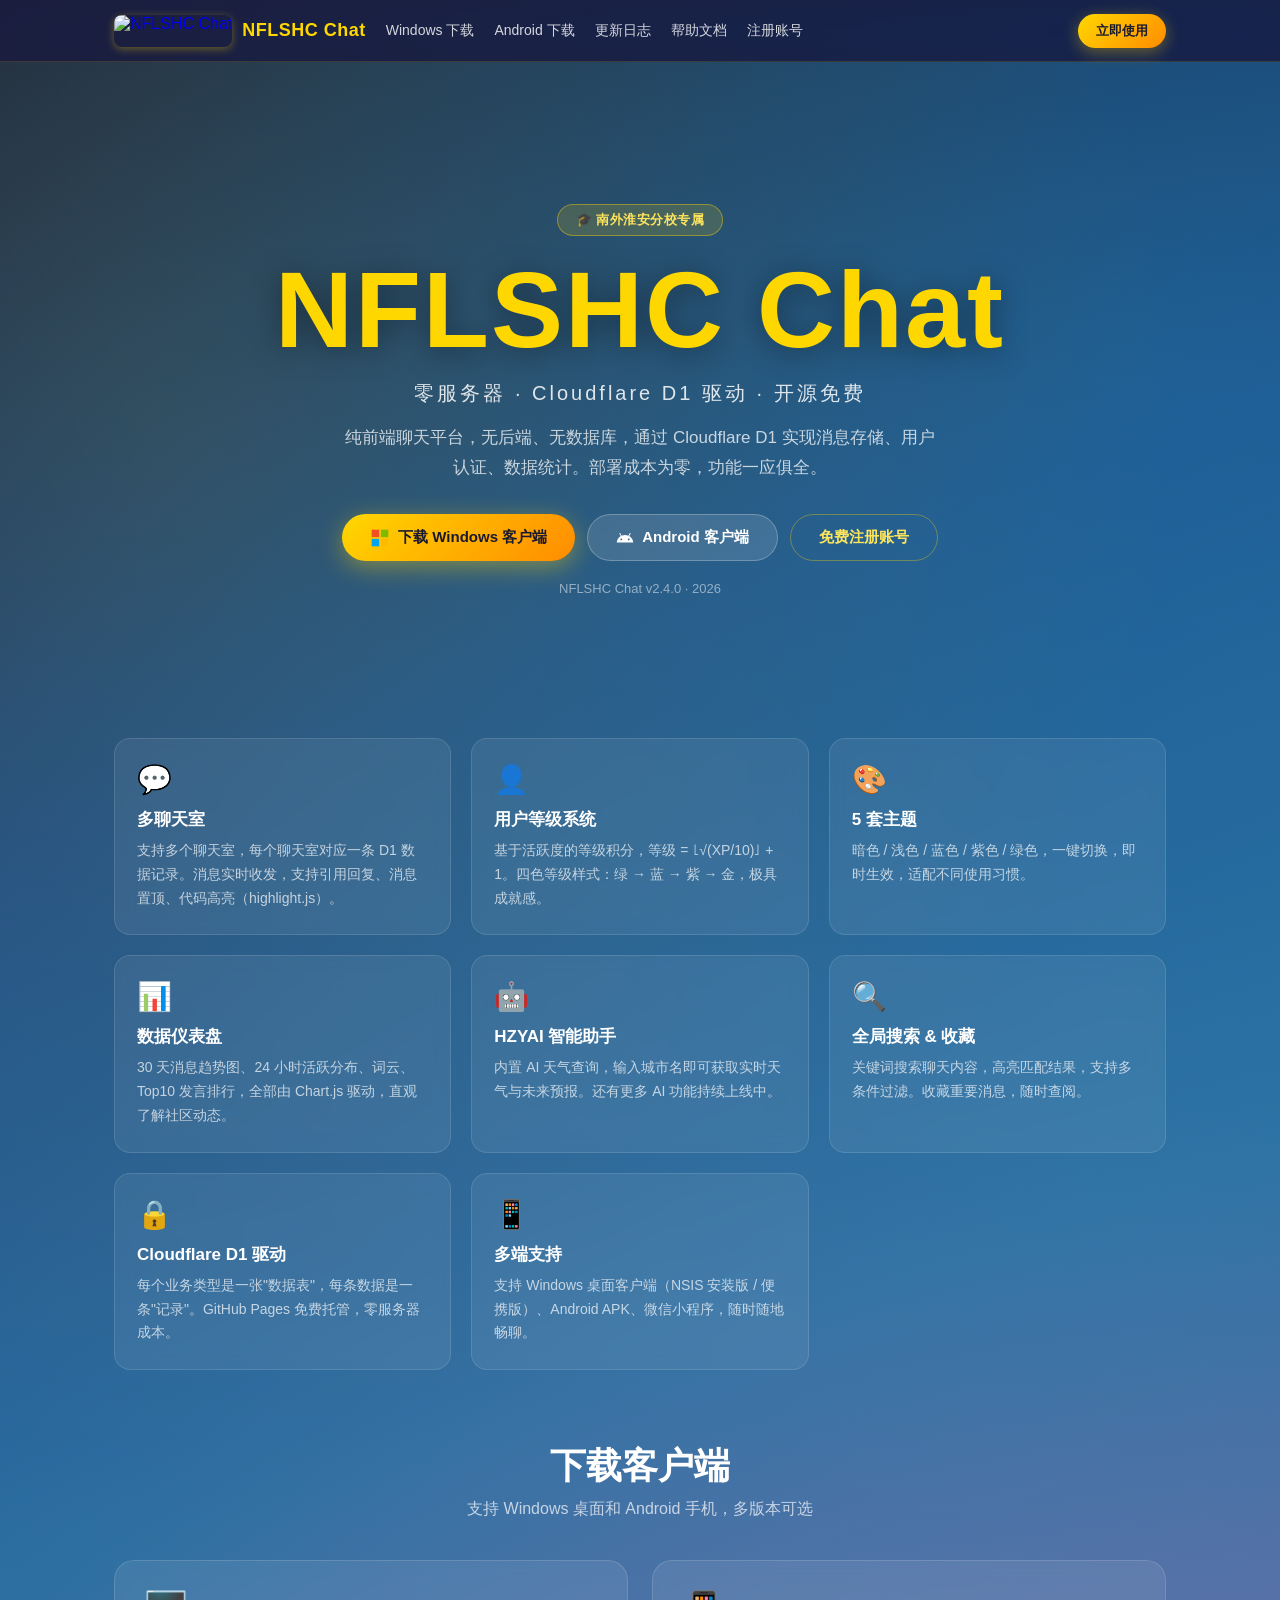
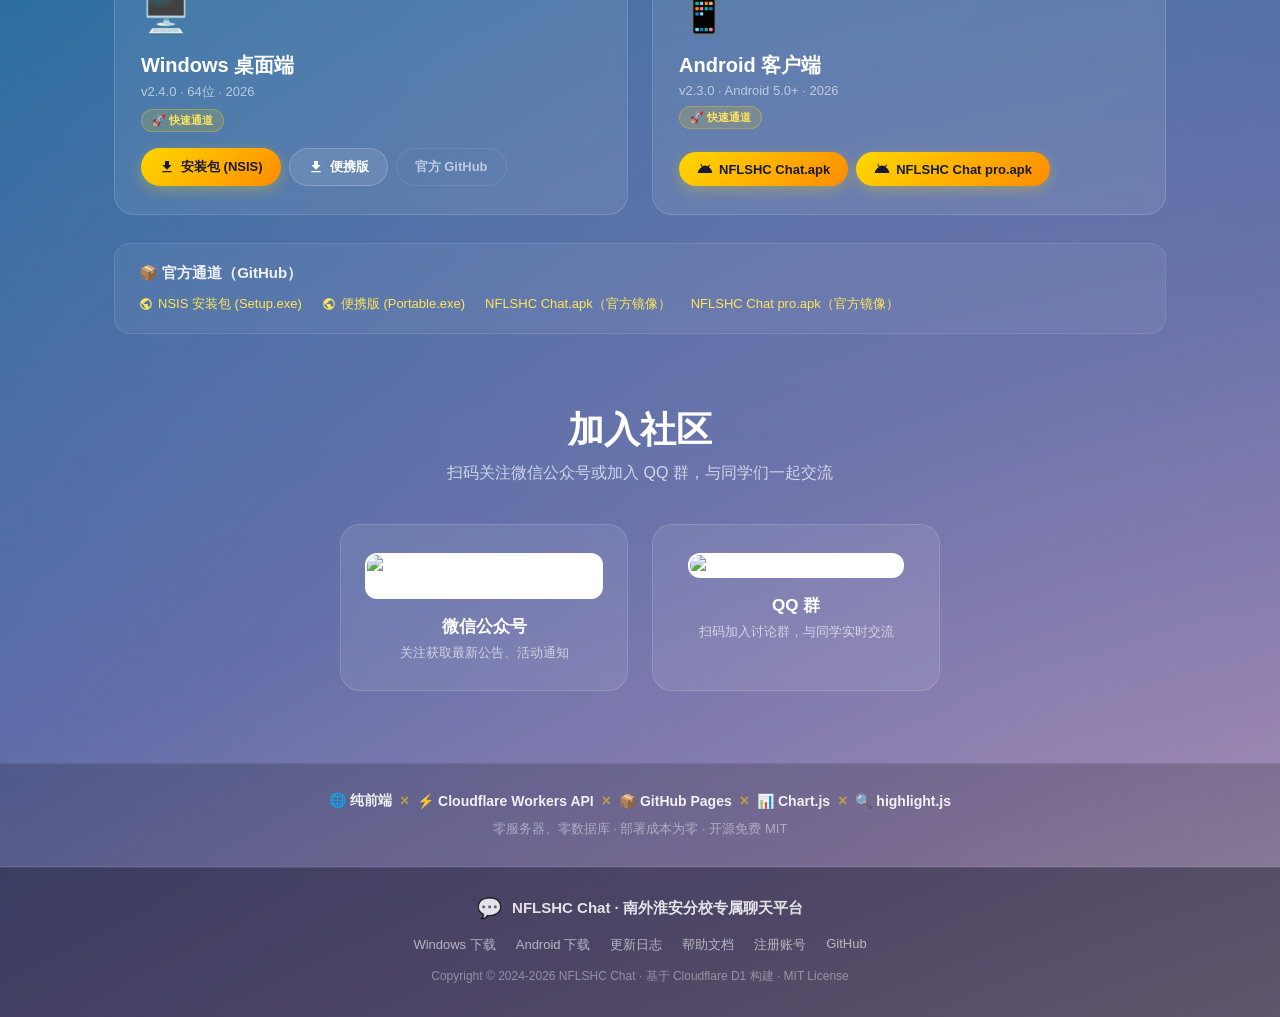
==== commit e6cd8cea: "chore: update Windows download links to v2.4.0 (feishu + GitHub)" ====
--- a/index.html
+++ b/index.html
@@ -1,240 +1,240 @@
-﻿<!DOCTYPE html>
-<html lang="zh-CN">
-<head>
-  <meta charset="UTF-8" />
-  <meta name="viewport" content="width=device-width, initial-scale=1.0" />
-  <title>NFLSHC Chat - 南外淮安分校专属聊天平台</title>
-  <meta name="description" content="NFLSHC Chat — 南京外国语学校淮安分校学生聊天平台，纯前端 + Cloudflare D1 驱动，零服务器、零数据库" />
-  <link rel="icon" type="image/svg+xml" href="data:image/svg+xml,<svg xmlns='http://www.w3.org/2000/svg' viewBox='0 0 64 64'><text y='52' font-size='52'>💬</text></svg>" />
-  <link rel="stylesheet" href="styles.css" />
-</head>
-<body>
-  <!-- Aurora background -->
-  <div class="aurora" aria-hidden="true">
-    <span class="blob blob-1"></span>
-    <span class="blob blob-2"></span>
-    <span class="blob blob-3"></span>
-    <span class="blob blob-4"></span>
-    <span class="blob blob-5"></span>
-    <span class="raster"></span>
-  </div>
-
-  <!-- Navigation -->
-  <header class="navbar">
-    <div class="nav-inner">
-      <a class="brand" href="/" aria-label="NFLSHC Chat 首页">
-        <img src="https://cdn.luogu.com.cn/upload/image_hosting/5rdb3c08.png" alt="NFLSHC Chat" class="brand-logo" />
-        <span class="brand-word">NFLSHC Chat</span>
-      </a>
-      <nav class="menu" aria-label="主导航">
-        <a href="windows.html">Windows 下载</a>
-        <a href="android.html">Android 下载</a>
-        <a href="log.html">更新日志</a>
-        <a href="https://help.nflshcchat.cc.cd" target="_blank">帮助文档</a>
-        <a href="register.html">注册账号</a>
-      </nav>
-      <a class="nav-cta" href="https://nflshcchat.cc.cd/chat" target="_blank">立即使用</a>
-    </div>
-  </header>
-
-  <!-- Hero -->
-  <main class="hero">
-    <div class="hero-badge">🎓 南外淮安分校专属</div>
-    <h1 class="headline">
-      <span class="platform-name">NFLSHC Chat</span>
-    </h1>
-    <p class="tagline">零服务器 · Cloudflare D1 驱动 · 开源免费</p>
-    <p class="hero-desc">纯前端聊天平台，无后端、无数据库，通过 Cloudflare D1 实现消息存储、用户认证、数据统计。部署成本为零，功能一应俱全。</p>
-    <div class="hero-ctas">
-      <a class="download-btn primary" href="windows.html">
-        <svg viewBox="0 0 24 24" width="20" height="20" aria-hidden="true"><rect x="2" y="2" width="9" height="9" fill="#F25022"/><rect x="13" y="2" width="9" height="9" fill="#7FBA00"/><rect x="2" y="13" width="9" height="9" fill="#00A4EF"/><rect x="13" y="13" width="9" height="9" fill="#FFB900"/></svg>
-        下载 Windows 客户端
-      </a>
-      <a class="download-btn secondary" href="android.html">
-        <svg viewBox="0 0 24 24" width="18" height="18" aria-hidden="true"><path fill="currentColor" d="M17.6 9.48l1.84-3.18c.16-.31.04-.69-.25-.85-.29-.15-.65-.06-.83.22l-1.88 3.24c-2.86-1.21-6.08-1.21-8.94 0L5.65 5.67c-.19-.29-.51-.38-.83-.22-.28.16-.41.53-.24.85L6.4 9.48C3.3 11.25 1.28 14.44 1 18h22c-.28-3.56-2.3-6.75-5.4-8.52zM7 15.25c-.69 0-1.25-.56-1.25-1.25S6.31 12.75 7 12.75s1.25.56 1.25 1.25S7.69 15.25 7 15.25zm10 0c-.69 0-1.25-.56-1.25-1.25s.56-1.25 1.25-1.25 1.25.56 1.25 1.25-.56 1.25-1.25 1.25z"/></svg>
-        Android 客户端
-      </a>
-      <a class="download-btn outline" href="register.html">免费注册账号</a>
-    </div>
-    <p class="version">NFLSHC Chat v2.3.0 · 2026</p>
-  </main>
-
-  <!-- Features -->
-  <section class="features" aria-label="核心功能">
-    <div class="features-grid">
-      <div class="feature-card">
-        <span class="feat-icon">💬</span>
-        <h3>多聊天室</h3>
-        <p>支持多个聊天室，每个聊天室对应一条 D1 数据记录。消息实时收发，支持引用回复、消息置顶、代码高亮（highlight.js）。</p>
-      </div>
-      <div class="feature-card">
-        <span class="feat-icon">👤</span>
-        <h3>用户等级系统</h3>
-        <p>基于活跃度的等级积分，等级 = ⌊√(XP/10)⌋ + 1。四色等级样式：绿 → 蓝 → 紫 → 金，极具成就感。</p>
-      </div>
-      <div class="feature-card">
-        <span class="feat-icon">🎨</span>
-        <h3>5 套主题</h3>
-        <p>暗色 / 浅色 / 蓝色 / 紫色 / 绿色，一键切换，即时生效，适配不同使用习惯。</p>
-      </div>
-      <div class="feature-card">
-        <span class="feat-icon">📊</span>
-        <h3>数据仪表盘</h3>
-        <p>30 天消息趋势图、24 小时活跃分布、词云、 Top10 发言排行，全部由 Chart.js 驱动，直观了解社区动态。</p>
-      </div>
-      <div class="feature-card">
-        <span class="feat-icon">🤖</span>
-        <h3>HZYAI 智能助手</h3>
-        <p>内置 AI 天气查询，输入城市名即可获取实时天气与未来预报。还有更多 AI 功能持续上线中。</p>
-      </div>
-      <div class="feature-card">
-        <span class="feat-icon">🔍</span>
-        <h3>全局搜索 &amp; 收藏</h3>
-        <p>关键词搜索聊天内容，高亮匹配结果，支持多条件过滤。收藏重要消息，随时查阅。</p>
-      </div>
-      <div class="feature-card">
-        <span class="feat-icon">🔒</span>
-        <h3>Cloudflare D1 驱动</h3>
-        <p>每个业务类型是一张"数据表"，每条数据是一条"记录"。GitHub Pages 免费托管，零服务器成本。</p>
-      </div>
-      <div class="feature-card">
-        <span class="feat-icon">📱</span>
-        <h3>多端支持</h3>
-        <p>支持 Windows 桌面客户端（NSIS 安装版 / 便携版）、Android APK、微信小程序，随时随地畅聊。</p>
-      </div>
-    </div>
-  </section>
-
-  <!-- Downloads -->
-  <section class="downloads" aria-label="下载客户端">
-    <div class="section-header">
-      <h2>下载客户端</h2>
-      <p>支持 Windows 桌面和 Android 手机，多版本可选</p>
-    </div>
-    <div class="download-grid">
-
-      <div class="dl-card dl-windows">
-        <div class="dl-icon">🖥️</div>
-        <div class="dl-info">
-          <h3>Windows 桌面端</h3>
-          <p class="dl-version">v2.3.0 · 64位 · 2026</p>
-          <div class="dl-channels">
-            <span class="channel-tag fast">🚀 快速通道</span>
-          </div>
-        </div>
-        <div class="dl-actions">
-          <a class="dl-btn gold" href="https://feishu.doubao.com/drive/file/QZMpbZ6PVoZUr1xkyPrcOxY1nkc" target="_blank">
-            <svg viewBox="0 0 24 24" width="16" height="16"><path fill="currentColor" d="M19 9h-4V3H9v6H5l7 7 7-7zM5 18v2h14v-2H5z"/></svg>
-            安装包 (NSIS)
-          </a>
-          <a class="dl-btn outline" href="https://feishu.doubao.com/drive/file/MGg8bJBdwoOH1YxjBStcY2UDnGf" target="_blank">
-            <svg viewBox="0 0 24 24" width="16" height="16"><path fill="currentColor" d="M19 9h-4V3H9v6H5l7 7 7-7zM5 18v2h14v-2H5z"/></svg>
-            便携版
-          </a>
-          <a class="dl-btn ghost" href="https://github.com/user-henry/nflshcchat-windows/releases/tag/v2.3.0" target="_blank">官方 GitHub</a>
-        </div>
-      </div>
-
-      <div class="dl-card dl-android">
-        <div class="dl-icon">📱</div>
-        <div class="dl-info">
-          <h3>Android 客户端</h3>
-          <p class="dl-version">v2.3.0 · Android 5.0+ · 2026</p>
-          <div class="dl-channels">
-            <span class="channel-tag fast">🚀 快速通道</span>
-          </div>
-        </div>
-        <div class="dl-actions">
-          <a class="dl-btn gold" href="https://feishu.doubao.com/drive/file/Kwgab3vZKo5o9mx12MOcUXJ6nzg" target="_blank">
-            <svg viewBox="0 0 24 24" width="16" height="16"><path fill="currentColor" d="M17.6 9.48l1.84-3.18c.16-.31.04-.69-.25-.85-.29-.15-.65-.06-.83.22L16.24 7.7C13.38 6.49 10.16 6.49 8.24 7.7L6.36 4.52C6.24 4.21 5.86 4.1 5.55 4.26c-.28.16-.41.53-.24.85L7.11 9.48C4.01 11.25 1.28 14.44 1 18h22c-.28-3.56-2.3-6.75-5.4-8.52z"/></svg>
-            NFLSHC Chat.apk
-          </a>
-          <a class="dl-btn gold" href="https://feishu.doubao.com/drive/file/DpfibgfL9oZ7Fzx7yvgcWpzvn7b" target="_blank">
-            <svg viewBox="0 0 24 24" width="16" height="16"><path fill="currentColor" d="M17.6 9.48l1.84-3.18c.16-.31.04-.69-.25-.85-.29-.15-.65-.06-.83.22L16.24 7.7C13.38 6.49 10.16 6.49 8.24 7.7L6.36 4.52C6.24 4.21 5.86 4.1 5.55 4.26c-.28.16-.41.53-.24.85L7.11 9.48C4.01 11.25 1.28 14.44 1 18h22c-.28-3.56-2.3-6.75-5.4-8.52z"/></svg>
-            NFLSHC Chat pro.apk
-          </a>
-        </div>
-      </div>
-
-    </div>
-
-    <div class="dl-official">
-      <h4>📦 官方通道（GitHub）</h4>
-      <div class="official-links">
-        <a href="https://github.com/user-henry/nflshcchat-windows/releases/download/v2.3.0/NFLSHC.Chat-2.3.0-Setup.exe" target="_blank">
-          <svg viewBox="0 0 24 24" width="14" height="14"><path fill="currentColor" d="M12 2C6.48 2 2 6.48 2 12s4.48 10 10 10 10-4.48 10-10S17.52 2 12 2zm-1 17.93c-3.95-.49-7-3.85-7-7.93 0-.62.08-1.21.21-1.79L9 15v1c0 1.1.9 2 2 2v1.93zm6.9-2.54c-.26-.81-1-1.39-1.9-1.39h-1v-3c0-.55-.45-1-1-1H8v-2h2c.55 0 1-.45 1-1V7h2c1.1 0 2-.9 2-2v-.41c2.93 1.19 5 4.06 5 7.41 0 2.08-.8 3.97-2.1 5.39z"/></svg>
-          NSIS 安装包 (Setup.exe)
-        </a>
-        <a href="https://github.com/user-henry/nflshcchat-windows/releases/download/v2.3.0/NFLSHC.Chat-2.3.0-Portable.exe" target="_blank">
-          <svg viewBox="0 0 24 24" width="14" height="14"><path fill="currentColor" d="M12 2C6.48 2 2 6.48 2 12s4.48 10 10 10 10-4.48 10-10S17.52 2 12 2zm-1 17.93c-3.95-.49-7-3.85-7-7.93 0-.62.08-1.21.21-1.79L9 15v1c0 1.1.9 2 2 2v1.93zm6.9-2.54c-.26-.81-1-1.39-1.9-1.39h-1v-3c0-.55-.45-1-1-1H8v-2h2c.55 0 1-.45 1-1V7h2c1.1 0 2-.9 2-2v-.41c2.93 1.19 5 4.06 5 7.41 0 2.08-.8 3.97-2.1 5.39z"/></svg>
-          便携版 (Portable.exe)
-        </a>
-        <a href="http://user-henry.github.io/nflshcchat/NFLSHC%20Chat.apk" target="_blank">NFLSHC Chat.apk（官方镜像）</a>
-        <a href="http://user-henry.github.io/nflshcchat/NFLSHC%20Chat%20pro.apk" target="_blank">NFLSHC Chat pro.apk（官方镜像）</a>
-      </div>
-    </div>
-  </section>
-
-  <!-- Community -->
-  <section class="community" aria-label="加入社区">
-    <div class="section-header">
-      <h2>加入社区</h2>
-      <p>扫码关注微信公众号或加入 QQ 群，与同学们一起交流</p>
-    </div>
-    <div class="qr-grid">
-      <div class="qr-card">
-        <div class="qr-img-wrap">
-          <img src="https://cdn.luogu.com.cn/upload/image_hosting/o0duyzoq.png" alt="NFLSHC Chat 微信公众号二维码" loading="lazy" />
-        </div>
-        <h3>微信公众号</h3>
-        <p>关注获取最新公告、活动通知</p>
-      </div>
-      <div class="qr-card">
-        <div class="qr-img-wrap">
-          <img src="https://cdn.luogu.com.cn/upload/image_hosting/li8od9a9.png" alt="NFLSHC Chat QQ群二维码" loading="lazy" />
-        </div>
-        <h3>QQ 群</h3>
-        <p>扫码加入讨论群，与同学实时交流</p>
-      </div>
-    </div>
-  </section>
-
-  <!-- Tech Stack Banner -->
-  <section class="tech-banner" aria-label="技术架构">
-    <div class="tech-inner">
-      <span class="tech-tag">🌐 纯前端</span>
-      <span class="tech-sep">×</span>
-      <span class="tech-tag">⚡ Cloudflare Workers API</span>
-      <span class="tech-sep">×</span>
-      <span class="tech-tag">📦 GitHub Pages</span>
-      <span class="tech-sep">×</span>
-      <span class="tech-tag">📊 Chart.js</span>
-      <span class="tech-sep">×</span>
-      <span class="tech-tag">🔍 highlight.js</span>
-    </div>
-    <p class="tech-caption">零服务器、零数据库 · 部署成本为零 · 开源免费 MIT</p>
-  </section>
-
-  <!-- Footer -->
-  <footer class="footer">
-    <div class="foot-inner">
-      <div class="foot-brand">
-        <span class="foot-logo">💬</span>
-        <span>NFLSHC Chat · 南外淮安分校专属聊天平台</span>
-      </div>
-      <div class="foot-links">
-        <a href="windows.html">Windows 下载</a>
-        <a href="android.html">Android 下载</a>
-        <a href="log.html">更新日志</a>
-        <a href="https://help.nflshcchat.cc.cd" target="_blank">帮助文档</a>
-        <a href="register.html">注册账号</a>
-        <a href="https://github.com/user-henry/nflshcchat" target="_blank">GitHub</a>
-      </div>
-      <p class="copyright">Copyright © 2024-2026 NFLSHC Chat · 基于 Cloudflare D1 构建 · MIT License</p>
-    </div>
-  </footer>
-
-  <script src="script.js"></script>
-</body>
-</html>
-
+﻿<!DOCTYPE html>
+<html lang="zh-CN">
+<head>
+  <meta charset="UTF-8" />
+  <meta name="viewport" content="width=device-width, initial-scale=1.0" />
+  <title>NFLSHC Chat - 南外淮安分校专属聊天平台</title>
+  <meta name="description" content="NFLSHC Chat — 南京外国语学校淮安分校学生聊天平台，纯前端 + Cloudflare D1 驱动，零服务器、零数据库" />
+  <link rel="icon" type="image/svg+xml" href="data:image/svg+xml,<svg xmlns='http://www.w3.org/2000/svg' viewBox='0 0 64 64'><text y='52' font-size='52'>💬</text></svg>" />
+  <link rel="stylesheet" href="styles.css" />
+</head>
+<body>
+  <!-- Aurora background -->
+  <div class="aurora" aria-hidden="true">
+    <span class="blob blob-1"></span>
+    <span class="blob blob-2"></span>
+    <span class="blob blob-3"></span>
+    <span class="blob blob-4"></span>
+    <span class="blob blob-5"></span>
+    <span class="raster"></span>
+  </div>
+
+  <!-- Navigation -->
+  <header class="navbar">
+    <div class="nav-inner">
+      <a class="brand" href="/" aria-label="NFLSHC Chat 首页">
+        <img src="https://cdn.luogu.com.cn/upload/image_hosting/5rdb3c08.png" alt="NFLSHC Chat" class="brand-logo" />
+        <span class="brand-word">NFLSHC Chat</span>
+      </a>
+      <nav class="menu" aria-label="主导航">
+        <a href="windows.html">Windows 下载</a>
+        <a href="android.html">Android 下载</a>
+        <a href="log.html">更新日志</a>
+        <a href="https://help.nflshcchat.cc.cd" target="_blank">帮助文档</a>
+        <a href="register.html">注册账号</a>
+      </nav>
+      <a class="nav-cta" href="https://nflshcchat.cc.cd/chat" target="_blank">立即使用</a>
+    </div>
+  </header>
+
+  <!-- Hero -->
+  <main class="hero">
+    <div class="hero-badge">🎓 南外淮安分校专属</div>
+    <h1 class="headline">
+      <span class="platform-name">NFLSHC Chat</span>
+    </h1>
+    <p class="tagline">零服务器 · Cloudflare D1 驱动 · 开源免费</p>
+    <p class="hero-desc">纯前端聊天平台，无后端、无数据库，通过 Cloudflare D1 实现消息存储、用户认证、数据统计。部署成本为零，功能一应俱全。</p>
+    <div class="hero-ctas">
+      <a class="download-btn primary" href="windows.html">
+        <svg viewBox="0 0 24 24" width="20" height="20" aria-hidden="true"><rect x="2" y="2" width="9" height="9" fill="#F25022"/><rect x="13" y="2" width="9" height="9" fill="#7FBA00"/><rect x="2" y="13" width="9" height="9" fill="#00A4EF"/><rect x="13" y="13" width="9" height="9" fill="#FFB900"/></svg>
+        下载 Windows 客户端
+      </a>
+      <a class="download-btn secondary" href="android.html">
+        <svg viewBox="0 0 24 24" width="18" height="18" aria-hidden="true"><path fill="currentColor" d="M17.6 9.48l1.84-3.18c.16-.31.04-.69-.25-.85-.29-.15-.65-.06-.83.22l-1.88 3.24c-2.86-1.21-6.08-1.21-8.94 0L5.65 5.67c-.19-.29-.51-.38-.83-.22-.28.16-.41.53-.24.85L6.4 9.48C3.3 11.25 1.28 14.44 1 18h22c-.28-3.56-2.3-6.75-5.4-8.52zM7 15.25c-.69 0-1.25-.56-1.25-1.25S6.31 12.75 7 12.75s1.25.56 1.25 1.25S7.69 15.25 7 15.25zm10 0c-.69 0-1.25-.56-1.25-1.25s.56-1.25 1.25-1.25 1.25.56 1.25 1.25-.56 1.25-1.25 1.25z"/></svg>
+        Android 客户端
+      </a>
+      <a class="download-btn outline" href="register.html">免费注册账号</a>
+    </div>
+    <p class="version">NFLSHC Chat v2.4.0 · 2026</p>
+  </main>
+
+  <!-- Features -->
+  <section class="features" aria-label="核心功能">
+    <div class="features-grid">
+      <div class="feature-card">
+        <span class="feat-icon">💬</span>
+        <h3>多聊天室</h3>
+        <p>支持多个聊天室，每个聊天室对应一条 D1 数据记录。消息实时收发，支持引用回复、消息置顶、代码高亮（highlight.js）。</p>
+      </div>
+      <div class="feature-card">
+        <span class="feat-icon">👤</span>
+        <h3>用户等级系统</h3>
+        <p>基于活跃度的等级积分，等级 = ⌊√(XP/10)⌋ + 1。四色等级样式：绿 → 蓝 → 紫 → 金，极具成就感。</p>
+      </div>
+      <div class="feature-card">
+        <span class="feat-icon">🎨</span>
+        <h3>5 套主题</h3>
+        <p>暗色 / 浅色 / 蓝色 / 紫色 / 绿色，一键切换，即时生效，适配不同使用习惯。</p>
+      </div>
+      <div class="feature-card">
+        <span class="feat-icon">📊</span>
+        <h3>数据仪表盘</h3>
+        <p>30 天消息趋势图、24 小时活跃分布、词云、 Top10 发言排行，全部由 Chart.js 驱动，直观了解社区动态。</p>
+      </div>
+      <div class="feature-card">
+        <span class="feat-icon">🤖</span>
+        <h3>HZYAI 智能助手</h3>
+        <p>内置 AI 天气查询，输入城市名即可获取实时天气与未来预报。还有更多 AI 功能持续上线中。</p>
+      </div>
+      <div class="feature-card">
+        <span class="feat-icon">🔍</span>
+        <h3>全局搜索 &amp; 收藏</h3>
+        <p>关键词搜索聊天内容，高亮匹配结果，支持多条件过滤。收藏重要消息，随时查阅。</p>
+      </div>
+      <div class="feature-card">
+        <span class="feat-icon">🔒</span>
+        <h3>Cloudflare D1 驱动</h3>
+        <p>每个业务类型是一张"数据表"，每条数据是一条"记录"。GitHub Pages 免费托管，零服务器成本。</p>
+      </div>
+      <div class="feature-card">
+        <span class="feat-icon">📱</span>
+        <h3>多端支持</h3>
+        <p>支持 Windows 桌面客户端（NSIS 安装版 / 便携版）、Android APK、微信小程序，随时随地畅聊。</p>
+      </div>
+    </div>
+  </section>
+
+  <!-- Downloads -->
+  <section class="downloads" aria-label="下载客户端">
+    <div class="section-header">
+      <h2>下载客户端</h2>
+      <p>支持 Windows 桌面和 Android 手机，多版本可选</p>
+    </div>
+    <div class="download-grid">
+
+      <div class="dl-card dl-windows">
+        <div class="dl-icon">🖥️</div>
+        <div class="dl-info">
+          <h3>Windows 桌面端</h3>
+          <p class="dl-version">v2.4.0 · 64位 · 2026</p>
+          <div class="dl-channels">
+            <span class="channel-tag fast">🚀 快速通道</span>
+          </div>
+        </div>
+        <div class="dl-actions">
+          <a class="dl-btn gold" href="https://feishu.doubao.com/drive/file/YKvDbAhSVoR2QLxKnxdcL88nneb" target="_blank">
+            <svg viewBox="0 0 24 24" width="16" height="16"><path fill="currentColor" d="M19 9h-4V3H9v6H5l7 7 7-7zM5 18v2h14v-2H5z"/></svg>
+            安装包 (NSIS)
+          </a>
+          <a class="dl-btn outline" href="https://feishu.doubao.com/drive/file/DxIabiWbCoDdHOxBH0OcBfvynwh" target="_blank">
+            <svg viewBox="0 0 24 24" width="16" height="16"><path fill="currentColor" d="M19 9h-4V3H9v6H5l7 7 7-7zM5 18v2h14v-2H5z"/></svg>
+            便携版
+          </a>
+          <a class="dl-btn ghost" href="https://github.com/user-henry/nflshcchat-windows/releases/tag/v2.4.0" target="_blank">官方 GitHub</a>
+        </div>
+      </div>
+
+      <div class="dl-card dl-android">
+        <div class="dl-icon">📱</div>
+        <div class="dl-info">
+          <h3>Android 客户端</h3>
+          <p class="dl-version">v2.3.0 · Android 5.0+ · 2026</p>
+          <div class="dl-channels">
+            <span class="channel-tag fast">🚀 快速通道</span>
+          </div>
+        </div>
+        <div class="dl-actions">
+          <a class="dl-btn gold" href="https://feishu.doubao.com/drive/file/Kwgab3vZKo5o9mx12MOcUXJ6nzg" target="_blank">
+            <svg viewBox="0 0 24 24" width="16" height="16"><path fill="currentColor" d="M17.6 9.48l1.84-3.18c.16-.31.04-.69-.25-.85-.29-.15-.65-.06-.83.22L16.24 7.7C13.38 6.49 10.16 6.49 8.24 7.7L6.36 4.52C6.24 4.21 5.86 4.1 5.55 4.26c-.28.16-.41.53-.24.85L7.11 9.48C4.01 11.25 1.28 14.44 1 18h22c-.28-3.56-2.3-6.75-5.4-8.52z"/></svg>
+            NFLSHC Chat.apk
+          </a>
+          <a class="dl-btn gold" href="https://feishu.doubao.com/drive/file/DpfibgfL9oZ7Fzx7yvgcWpzvn7b" target="_blank">
+            <svg viewBox="0 0 24 24" width="16" height="16"><path fill="currentColor" d="M17.6 9.48l1.84-3.18c.16-.31.04-.69-.25-.85-.29-.15-.65-.06-.83.22L16.24 7.7C13.38 6.49 10.16 6.49 8.24 7.7L6.36 4.52C6.24 4.21 5.86 4.1 5.55 4.26c-.28.16-.41.53-.24.85L7.11 9.48C4.01 11.25 1.28 14.44 1 18h22c-.28-3.56-2.3-6.75-5.4-8.52z"/></svg>
+            NFLSHC Chat pro.apk
+          </a>
+        </div>
+      </div>
+
+    </div>
+
+    <div class="dl-official">
+      <h4>📦 官方通道（GitHub）</h4>
+      <div class="official-links">
+        <a href="https://github.com/user-henry/nflshcchat-windows/releases/download/v2.4.0/NFLSHC.Chat-2.4.0-Setup.exe" target="_blank">
+          <svg viewBox="0 0 24 24" width="14" height="14"><path fill="currentColor" d="M12 2C6.48 2 2 6.48 2 12s4.48 10 10 10 10-4.48 10-10S17.52 2 12 2zm-1 17.93c-3.95-.49-7-3.85-7-7.93 0-.62.08-1.21.21-1.79L9 15v1c0 1.1.9 2 2 2v1.93zm6.9-2.54c-.26-.81-1-1.39-1.9-1.39h-1v-3c0-.55-.45-1-1-1H8v-2h2c.55 0 1-.45 1-1V7h2c1.1 0 2-.9 2-2v-.41c2.93 1.19 5 4.06 5 7.41 0 2.08-.8 3.97-2.1 5.39z"/></svg>
+          NSIS 安装包 (Setup.exe)
+        </a>
+        <a href="https://github.com/user-henry/nflshcchat-windows/releases/download/v2.4.0/NFLSHC.Chat-2.4.0-Portable.exe" target="_blank">
+          <svg viewBox="0 0 24 24" width="14" height="14"><path fill="currentColor" d="M12 2C6.48 2 2 6.48 2 12s4.48 10 10 10 10-4.48 10-10S17.52 2 12 2zm-1 17.93c-3.95-.49-7-3.85-7-7.93 0-.62.08-1.21.21-1.79L9 15v1c0 1.1.9 2 2 2v1.93zm6.9-2.54c-.26-.81-1-1.39-1.9-1.39h-1v-3c0-.55-.45-1-1-1H8v-2h2c.55 0 1-.45 1-1V7h2c1.1 0 2-.9 2-2v-.41c2.93 1.19 5 4.06 5 7.41 0 2.08-.8 3.97-2.1 5.39z"/></svg>
+          便携版 (Portable.exe)
+        </a>
+        <a href="http://user-henry.github.io/nflshcchat/NFLSHC%20Chat.apk" target="_blank">NFLSHC Chat.apk（官方镜像）</a>
+        <a href="http://user-henry.github.io/nflshcchat/NFLSHC%20Chat%20pro.apk" target="_blank">NFLSHC Chat pro.apk（官方镜像）</a>
+      </div>
+    </div>
+  </section>
+
+  <!-- Community -->
+  <section class="community" aria-label="加入社区">
+    <div class="section-header">
+      <h2>加入社区</h2>
+      <p>扫码关注微信公众号或加入 QQ 群，与同学们一起交流</p>
+    </div>
+    <div class="qr-grid">
+      <div class="qr-card">
+        <div class="qr-img-wrap">
+          <img src="https://cdn.luogu.com.cn/upload/image_hosting/o0duyzoq.png" alt="NFLSHC Chat 微信公众号二维码" loading="lazy" />
+        </div>
+        <h3>微信公众号</h3>
+        <p>关注获取最新公告、活动通知</p>
+      </div>
+      <div class="qr-card">
+        <div class="qr-img-wrap">
+          <img src="https://cdn.luogu.com.cn/upload/image_hosting/li8od9a9.png" alt="NFLSHC Chat QQ群二维码" loading="lazy" />
+        </div>
+        <h3>QQ 群</h3>
+        <p>扫码加入讨论群，与同学实时交流</p>
+      </div>
+    </div>
+  </section>
+
+  <!-- Tech Stack Banner -->
+  <section class="tech-banner" aria-label="技术架构">
+    <div class="tech-inner">
+      <span class="tech-tag">🌐 纯前端</span>
+      <span class="tech-sep">×</span>
+      <span class="tech-tag">⚡ Cloudflare Workers API</span>
+      <span class="tech-sep">×</span>
+      <span class="tech-tag">📦 GitHub Pages</span>
+      <span class="tech-sep">×</span>
+      <span class="tech-tag">📊 Chart.js</span>
+      <span class="tech-sep">×</span>
+      <span class="tech-tag">🔍 highlight.js</span>
+    </div>
+    <p class="tech-caption">零服务器、零数据库 · 部署成本为零 · 开源免费 MIT</p>
+  </section>
+
+  <!-- Footer -->
+  <footer class="footer">
+    <div class="foot-inner">
+      <div class="foot-brand">
+        <span class="foot-logo">💬</span>
+        <span>NFLSHC Chat · 南外淮安分校专属聊天平台</span>
+      </div>
+      <div class="foot-links">
+        <a href="windows.html">Windows 下载</a>
+        <a href="android.html">Android 下载</a>
+        <a href="log.html">更新日志</a>
+        <a href="https://help.nflshcchat.cc.cd" target="_blank">帮助文档</a>
+        <a href="register.html">注册账号</a>
+        <a href="https://github.com/user-henry/nflshcchat" target="_blank">GitHub</a>
+      </div>
+      <p class="copyright">Copyright © 2024-2026 NFLSHC Chat · 基于 Cloudflare D1 构建 · MIT License</p>
+    </div>
+  </footer>
+
+  <script src="script.js"></script>
+</body>
+</html>
+
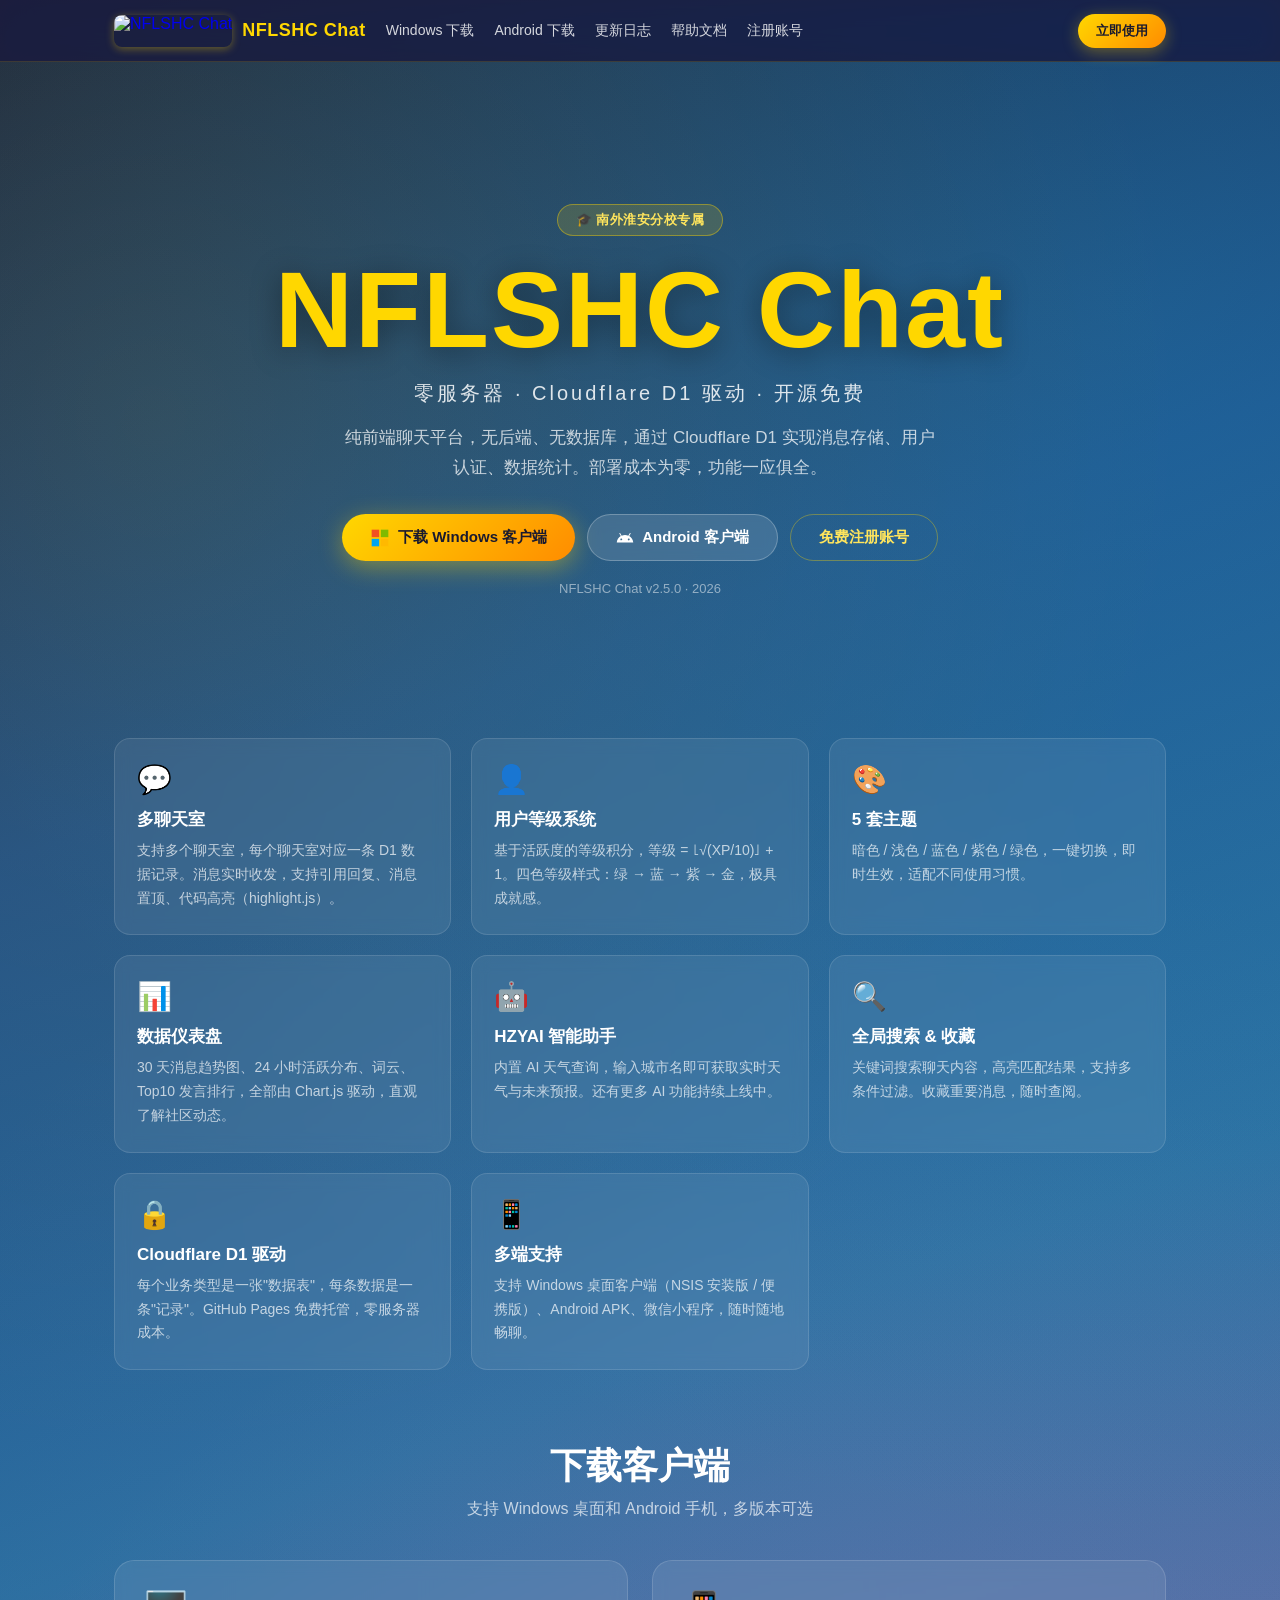
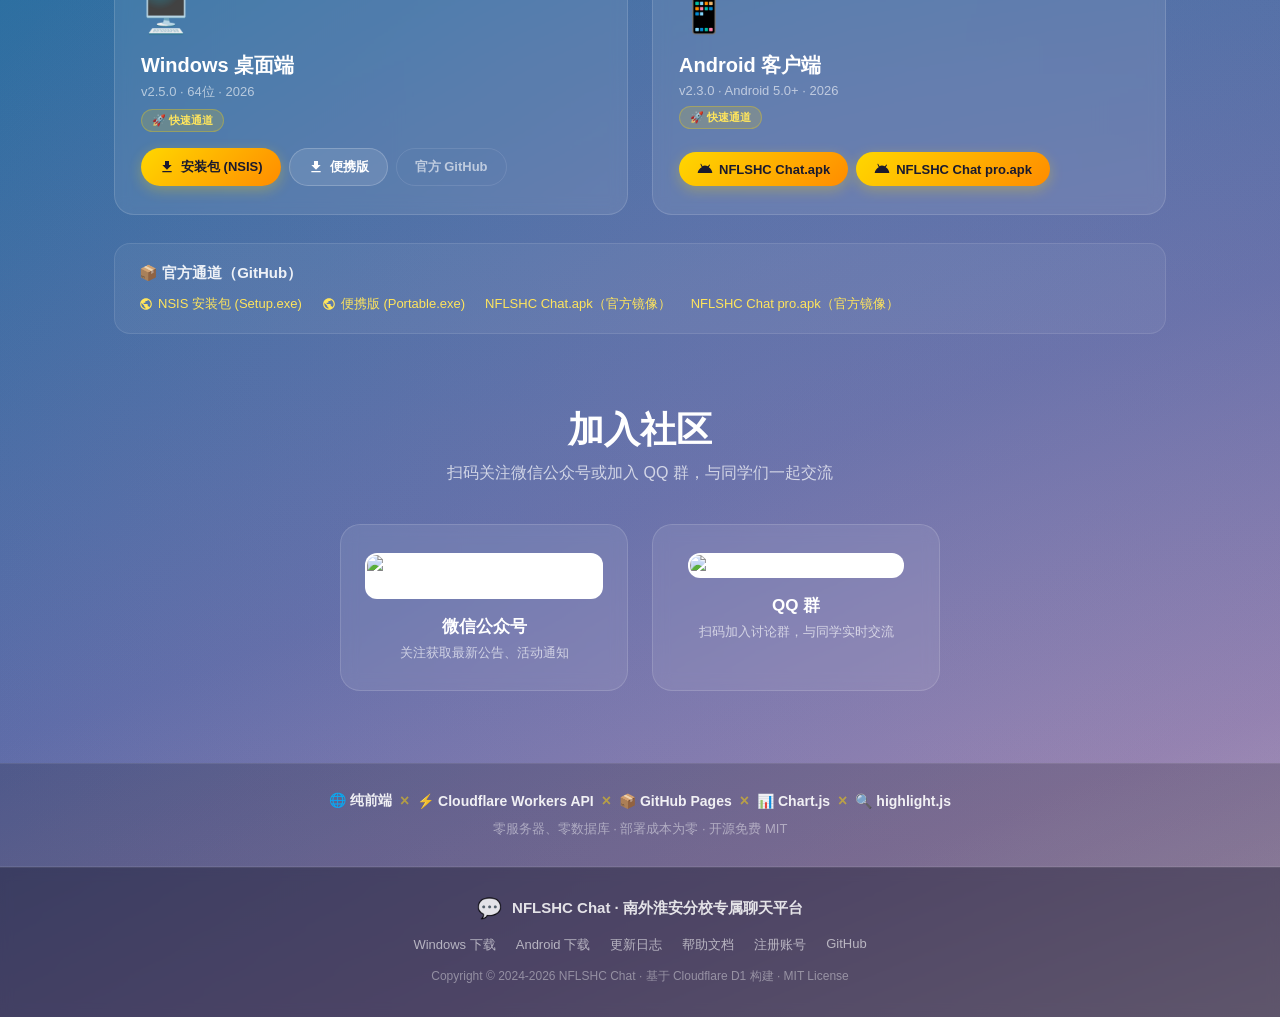
==== commit f3e4f76b: "docs: 下载链接更新（飞书新链接 + v2.5.0 命名）" ====
--- a/index.html
+++ b/index.html
@@ -1,4 +1,4 @@
-﻿<!DOCTYPE html>
+<!DOCTYPE html>
 <html lang="zh-CN">
 <head>
   <meta charset="UTF-8" />
@@ -56,7 +56,7 @@
       </a>
       <a class="download-btn outline" href="register.html">免费注册账号</a>
     </div>
-    <p class="version">NFLSHC Chat v2.4.0 · 2026</p>
+    <p class="version">NFLSHC Chat v2.5.0 · 2026</p>
   </main>
 
   <!-- Features -->
@@ -117,21 +117,21 @@
         <div class="dl-icon">🖥️</div>
         <div class="dl-info">
           <h3>Windows 桌面端</h3>
-          <p class="dl-version">v2.4.0 · 64位 · 2026</p>
+          <p class="dl-version">v2.5.0 · 64位 · 2026</p>
           <div class="dl-channels">
             <span class="channel-tag fast">🚀 快速通道</span>
           </div>
         </div>
         <div class="dl-actions">
-          <a class="dl-btn gold" href="https://feishu.doubao.com/drive/file/YKvDbAhSVoR2QLxKnxdcL88nneb" target="_blank">
+          <a class="dl-btn gold" href="https://feishu.doubao.com/drive/file/MgobbbNA3oGnzXxxYJUc9lRin2e" target="_blank">
             <svg viewBox="0 0 24 24" width="16" height="16"><path fill="currentColor" d="M19 9h-4V3H9v6H5l7 7 7-7zM5 18v2h14v-2H5z"/></svg>
             安装包 (NSIS)
           </a>
-          <a class="dl-btn outline" href="https://feishu.doubao.com/drive/file/DxIabiWbCoDdHOxBH0OcBfvynwh" target="_blank">
+          <a class="dl-btn outline" href="https://feishu.doubao.com/drive/file/KOt3bxx1co6cQzxmF3bc5ObenOf" target="_blank">
             <svg viewBox="0 0 24 24" width="16" height="16"><path fill="currentColor" d="M19 9h-4V3H9v6H5l7 7 7-7zM5 18v2h14v-2H5z"/></svg>
             便携版
           </a>
-          <a class="dl-btn ghost" href="https://github.com/user-henry/nflshcchat-windows/releases/tag/v2.4.0" target="_blank">官方 GitHub</a>
+          <a class="dl-btn ghost" href="https://github.com/user-henry/nflshcchat-windows/releases/tag/v2.5.0" target="_blank">官方 GitHub</a>
         </div>
       </div>
 
@@ -161,11 +161,11 @@
     <div class="dl-official">
       <h4>📦 官方通道（GitHub）</h4>
       <div class="official-links">
-        <a href="https://github.com/user-henry/nflshcchat-windows/releases/download/v2.4.0/NFLSHC.Chat-2.4.0-Setup.exe" target="_blank">
+        <a href="https://github.com/user-henry/nflshcchat-windows/releases/download/v2.5.0/NFLSHC-Chat-2.5.0-Setup.exe" target="_blank">
           <svg viewBox="0 0 24 24" width="14" height="14"><path fill="currentColor" d="M12 2C6.48 2 2 6.48 2 12s4.48 10 10 10 10-4.48 10-10S17.52 2 12 2zm-1 17.93c-3.95-.49-7-3.85-7-7.93 0-.62.08-1.21.21-1.79L9 15v1c0 1.1.9 2 2 2v1.93zm6.9-2.54c-.26-.81-1-1.39-1.9-1.39h-1v-3c0-.55-.45-1-1-1H8v-2h2c.55 0 1-.45 1-1V7h2c1.1 0 2-.9 2-2v-.41c2.93 1.19 5 4.06 5 7.41 0 2.08-.8 3.97-2.1 5.39z"/></svg>
           NSIS 安装包 (Setup.exe)
         </a>
-        <a href="https://github.com/user-henry/nflshcchat-windows/releases/download/v2.4.0/NFLSHC.Chat-2.4.0-Portable.exe" target="_blank">
+        <a href="https://github.com/user-henry/nflshcchat-windows/releases/download/v2.5.0/NFLSHC-Chat-2.5.0-Portable.exe" target="_blank">
           <svg viewBox="0 0 24 24" width="14" height="14"><path fill="currentColor" d="M12 2C6.48 2 2 6.48 2 12s4.48 10 10 10 10-4.48 10-10S17.52 2 12 2zm-1 17.93c-3.95-.49-7-3.85-7-7.93 0-.62.08-1.21.21-1.79L9 15v1c0 1.1.9 2 2 2v1.93zm6.9-2.54c-.26-.81-1-1.39-1.9-1.39h-1v-3c0-.55-.45-1-1-1H8v-2h2c.55 0 1-.45 1-1V7h2c1.1 0 2-.9 2-2v-.41c2.93 1.19 5 4.06 5 7.41 0 2.08-.8 3.97-2.1 5.39z"/></svg>
           便携版 (Portable.exe)
         </a>
